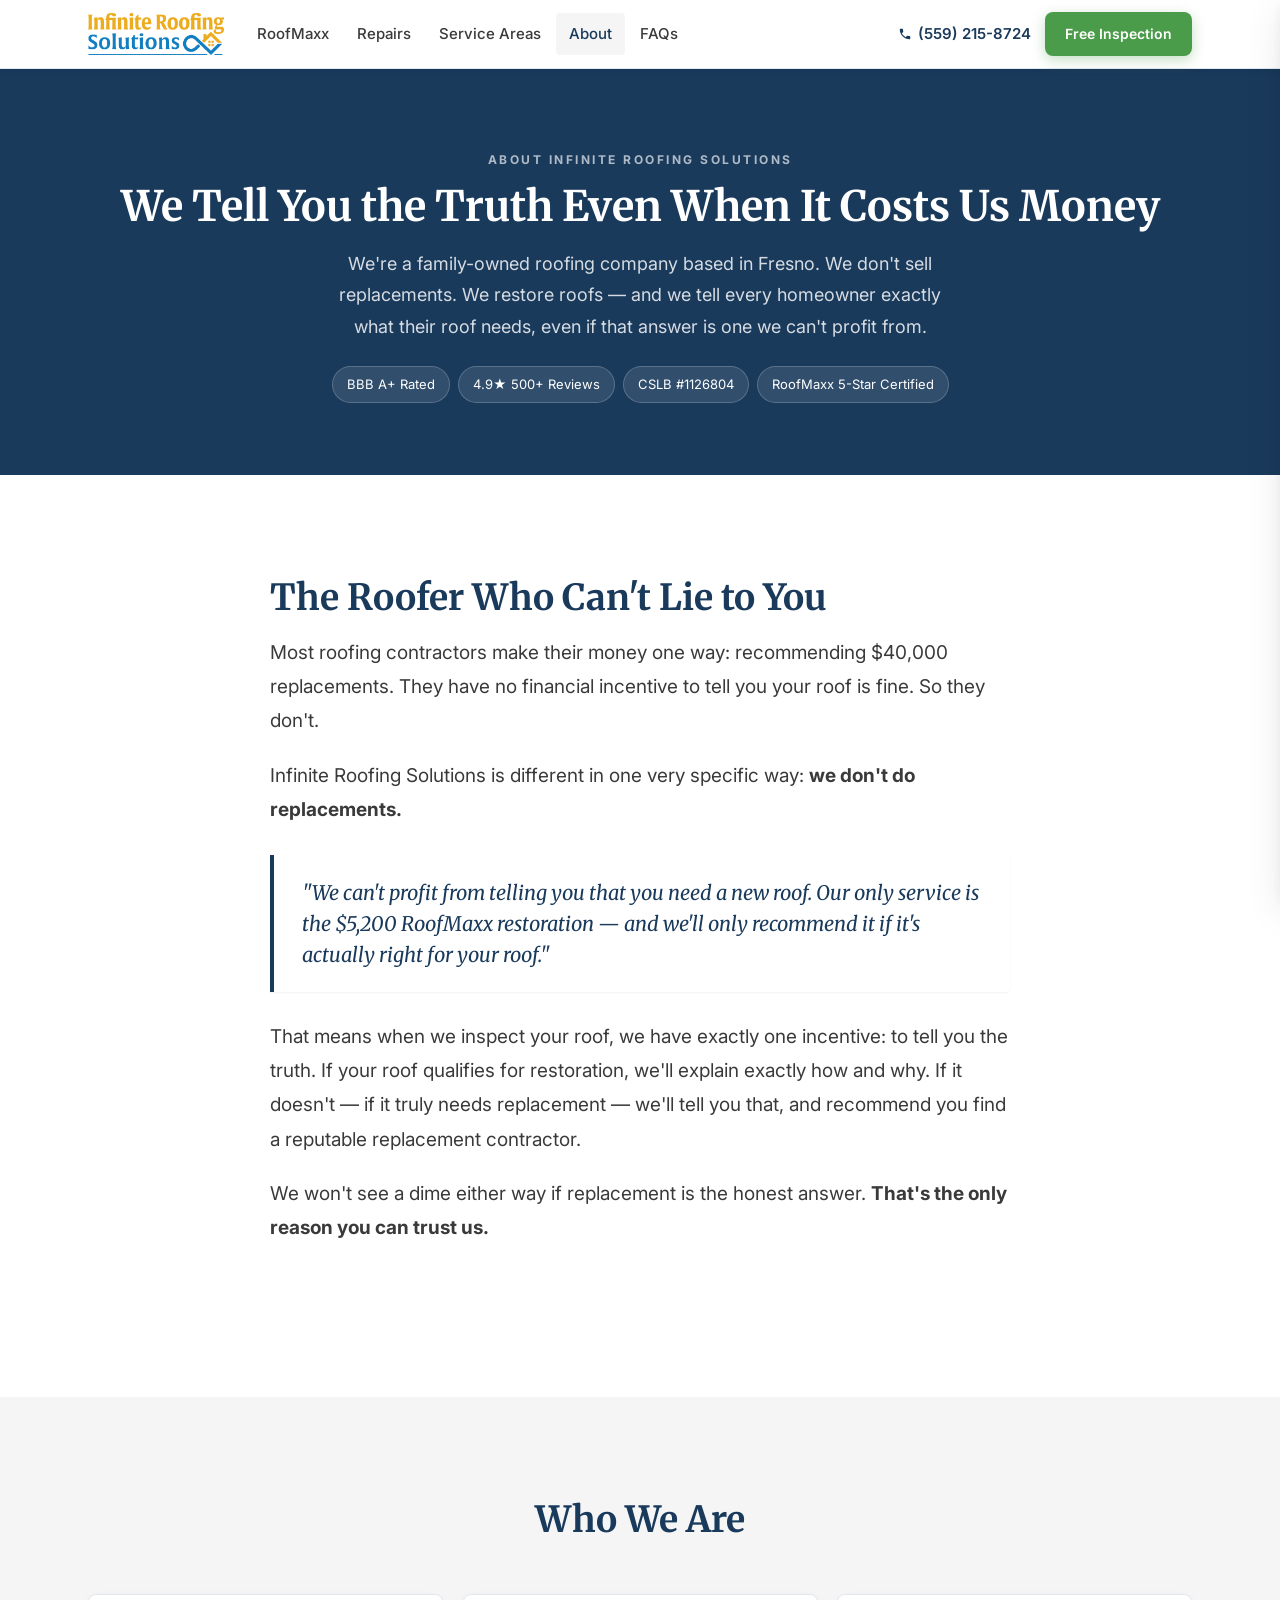
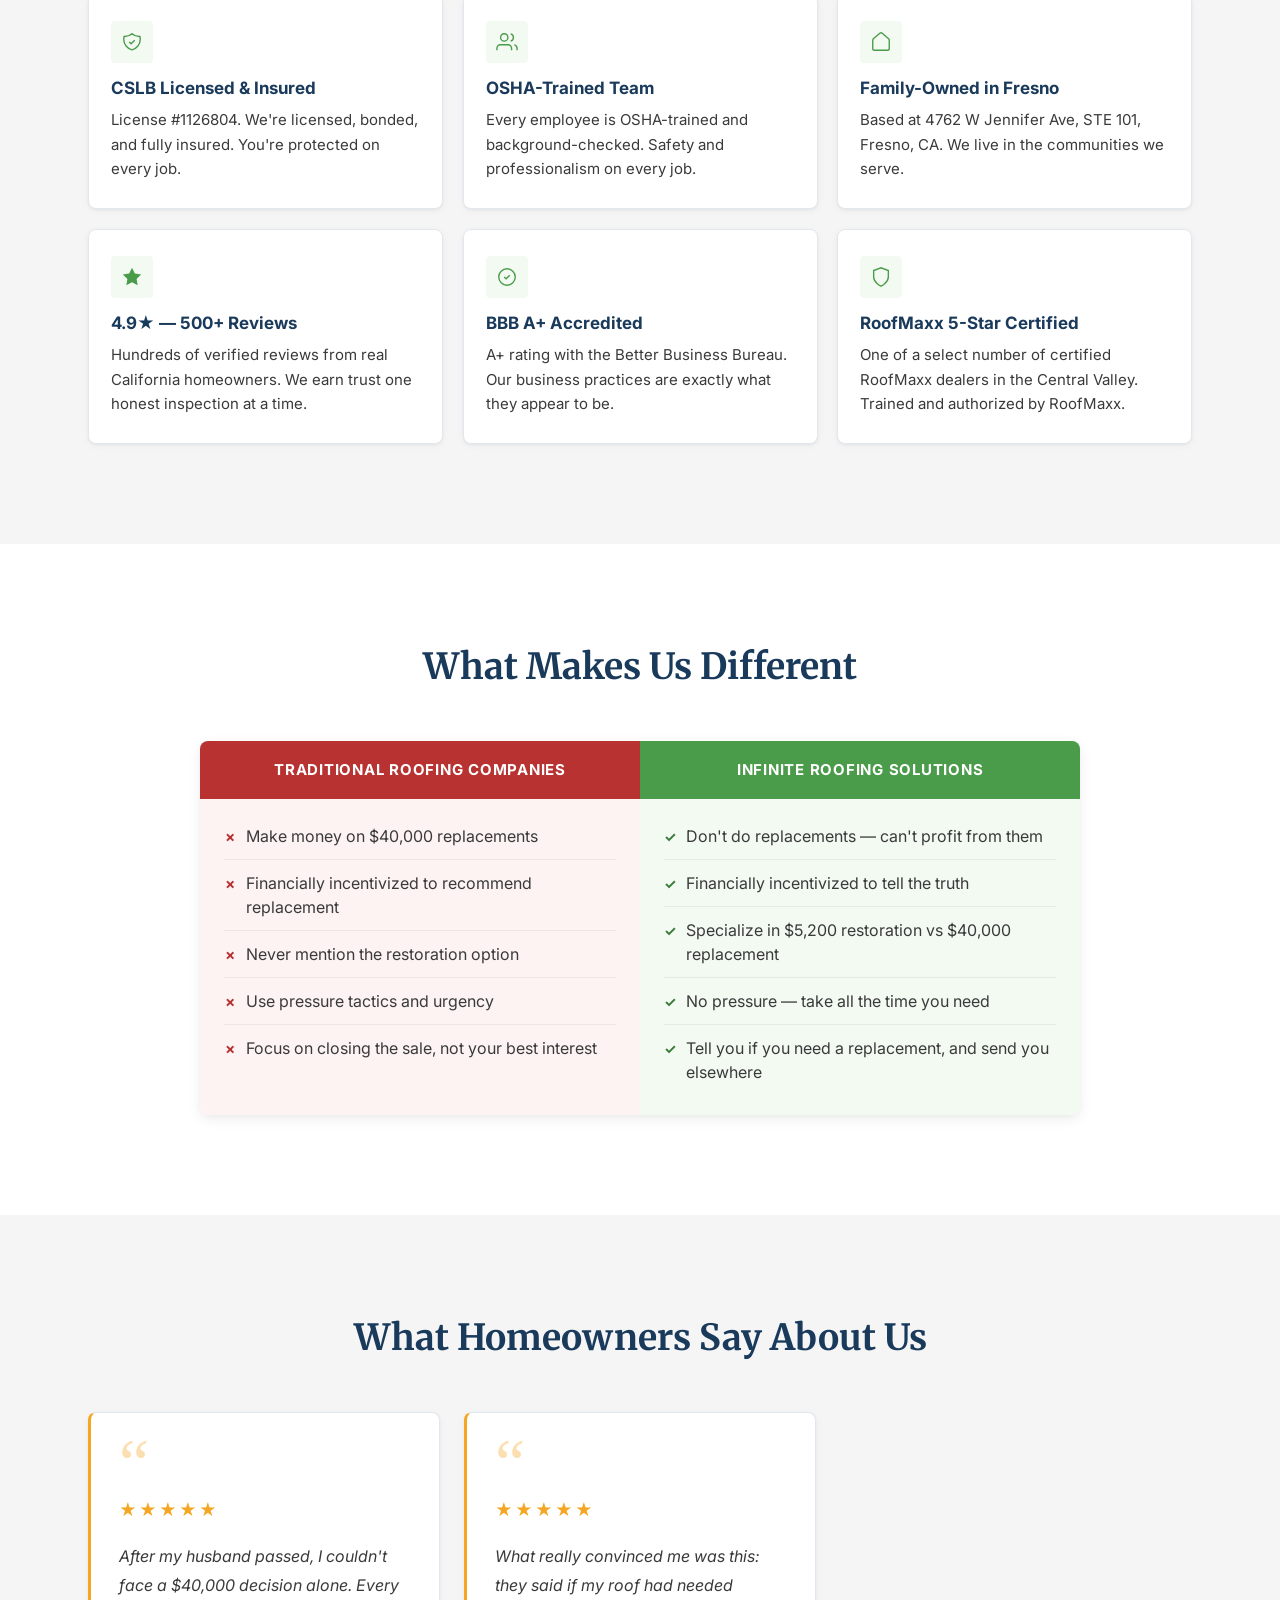
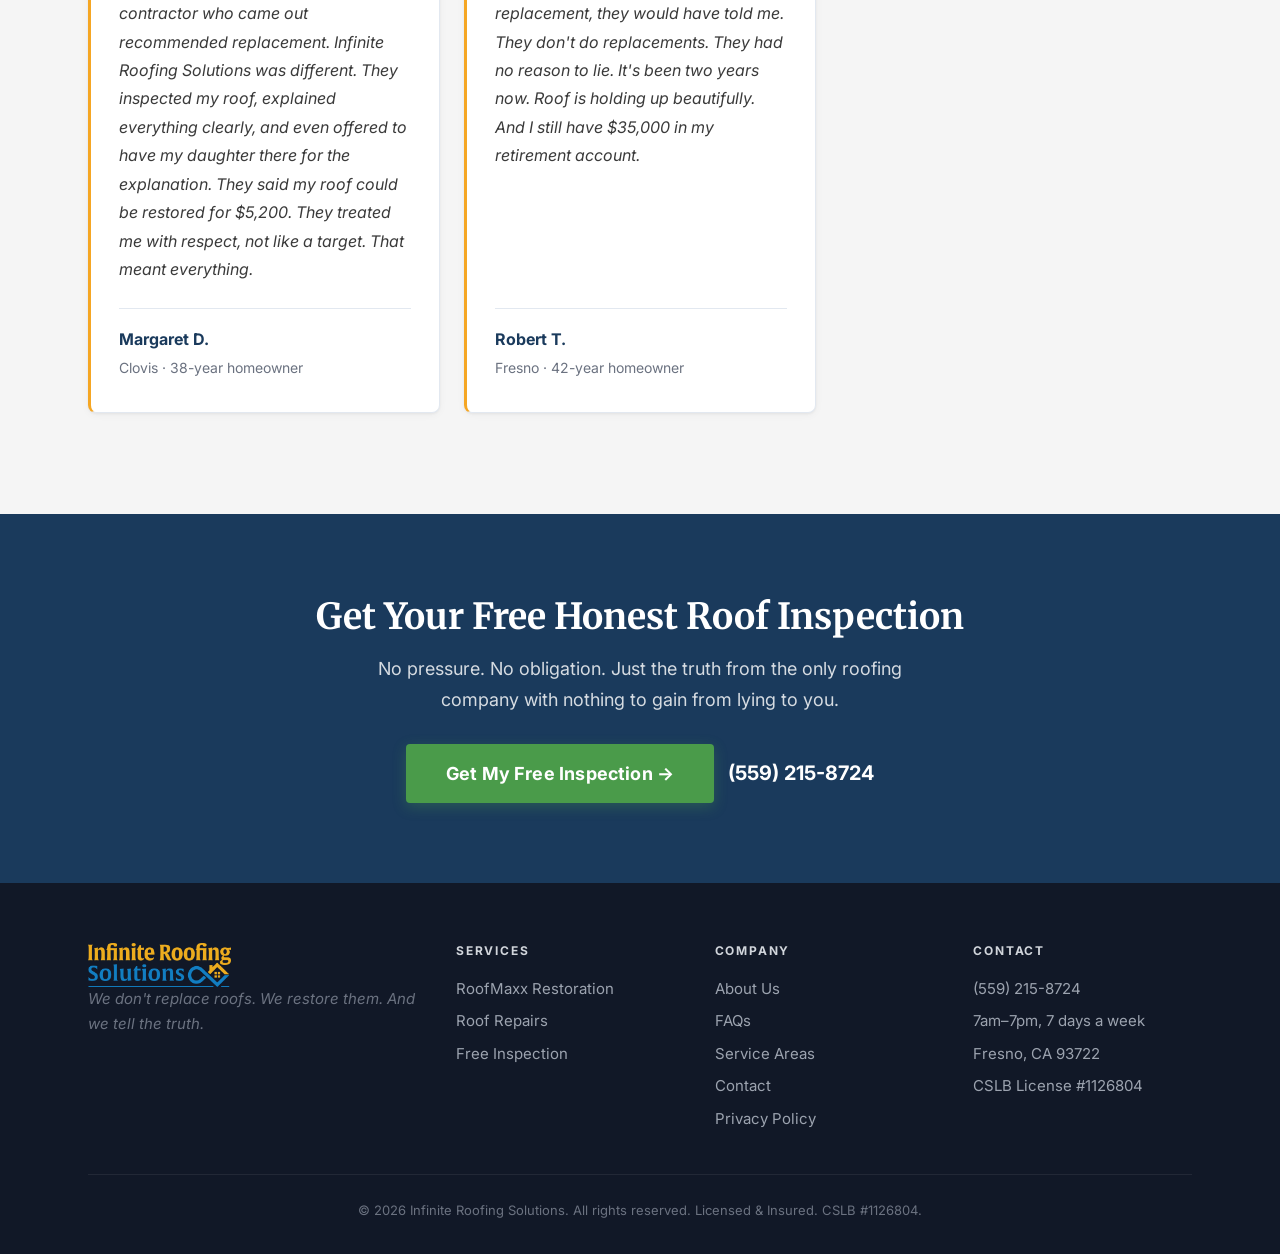
==== about/index.html @ b7cd037a "feat: Phase 1 site build — 8-page website with nav, tracking, LP voice CSS additions to style.css: -" ====
<!DOCTYPE html>
<html lang="en">
<head>
  <meta charset="UTF-8">
  <meta name="viewport" content="width=device-width, initial-scale=1.0">
  <title>About Infinite Roofing Solutions | Fresno's Honest Roofing Company | CSLB #1126804</title>
  <meta name="description" content="Infinite Roofing Solutions is Fresno's family-owned roofing company that tells you the truth — even when it costs us money. BBB A+, CSLB #1126804, RoofMaxx 5-Star Certified.">
  <link rel="canonical" href="https://infroofing.com/about/">
  <link rel="preconnect" href="https://fonts.googleapis.com">
  <link rel="preconnect" href="https://fonts.gstatic.com" crossorigin>
  <link href="https://fonts.googleapis.com/css2?family=Inter:wght@400;500;600;700&family=Merriweather:ital,wght@0,400;0,700;1,400&display=swap" rel="stylesheet">
  <link rel="stylesheet" href="/assets/css/style.css">
  <script async src="https://www.googletagmanager.com/gtag/js?id=G-X80HR36QTB"></script>
  <script>window.dataLayer=window.dataLayer||[];function gtag(){dataLayer.push(arguments);}gtag('js',new Date());gtag('config','G-X80HR36QTB');</script>
  <script>
  window._pvEventId = 'pv_' + Date.now() + '_' + Math.random().toString(36).slice(2,9);
  !function(f,b,e,v,n,t,s){if(f.fbq)return;n=f.fbq=function(){n.callMethod?n.callMethod.apply(n,arguments):n.queue.push(arguments)};if(!f._fbq)f._fbq=n;n.push=n;n.loaded=!0;n.version='2.0';n.queue=[];t=b.createElement(e);t.async=!0;t.src=v;s=b.getElementsByTagName(e)[0];s.parentNode.insertBefore(t,s)}(window,document,'script','https://connect.facebook.net/en_US/fbevents.js');
  fbq('init','1010755291154748');
  fbq('track','PageView',{},{eventID:window._pvEventId});
  </script>
  <noscript><img height="1" width="1" style="display:none" src="https://www.facebook.com/tr?id=1010755291154748&ev=PageView&noscript=1"/></noscript>
</head>
<body>

  <div class="mobile-sticky">
    <a href="tel:5592158724" class="mobile-call">
      <svg width="17" height="17" viewBox="0 0 24 24" fill="currentColor"><path d="M6.62 10.79c1.44 2.83 3.76 5.14 6.59 6.59l2.2-2.2c.27-.27.67-.36 1.02-.24 1.12.37 2.33.57 3.57.57.55 0 1 .45 1 1V20c0 .55-.45 1-1 1-9.39 0-17-7.61-17-17 0-.55.45-1 1-1h3.5c.55 0 1 .45 1 1 0 1.25.2 2.45.57 3.57.11.35.03.74-.25 1.02l-2.2 2.2z"/></svg>
      Call Now
    </a>
    <a href="/free-inspection/" class="mobile-form">Free Inspection</a>
  </div>

  <header class="site-nav">
    <div class="container site-nav-inner">
      <a href="/" class="site-nav-logo"><img src="/assets/images/INF%20Roofing%20Logo.png" alt="Infinite Roofing Solutions"></a>
      <nav class="site-nav-links" aria-label="Main navigation">
        <a href="/roofmaxx/">RoofMaxx</a>
        <a href="/roof-repairs/">Repairs</a>
        <a href="/service-areas/">Service Areas</a>
        <a href="/about/" class="active">About</a>
        <a href="/faqs/">FAQs</a>
      </nav>
      <div class="site-nav-right">
        <a href="tel:5592158724" class="site-nav-phone">
          <svg width="14" height="14" viewBox="0 0 24 24" fill="currentColor"><path d="M6.62 10.79c1.44 2.83 3.76 5.14 6.59 6.59l2.2-2.2c.27-.27.67-.36 1.02-.24 1.12.37 2.33.57 3.57.57.55 0 1 .45 1 1V20c0 .55-.45 1-1 1-9.39 0-17-7.61-17-17 0-.55.45-1 1-1h3.5c.55 0 1 .45 1 1 0 1.25.2 2.45.57 3.57.11.35.03.74-.25 1.02l-2.2 2.2z"/></svg>
          (559) 215-8724
        </a>
        <a href="/free-inspection/" class="site-nav-cta">Free Inspection</a>
      </div>
      <button class="site-nav-toggle" aria-label="Open menu" onclick="document.getElementById('siteMobileNav').classList.toggle('open');document.getElementById('siteNavOverlay').classList.toggle('open')">
        <svg width="22" height="22" viewBox="0 0 24 24" fill="none" stroke="currentColor" stroke-width="2.2"><line x1="3" x2="21" y1="6" y2="6"/><line x1="3" x2="21" y1="12" y2="12"/><line x1="3" x2="21" y1="18" y2="18"/></svg>
      </button>
    </div>
  </header>
  <div class="site-nav-overlay" id="siteNavOverlay" onclick="this.classList.remove('open');document.getElementById('siteMobileNav').classList.remove('open')"></div>
  <nav class="site-mobile-nav" id="siteMobileNav">
    <a href="/">Home</a>
    <a href="/roofmaxx/">RoofMaxx</a>
    <a href="/roof-repairs/">Repairs</a>
    <a href="/service-areas/">Service Areas</a>
    <a href="/about/">About</a>
    <a href="/faqs/">FAQs</a>
    <a href="/contact/">Contact</a>
    <a href="tel:5592158724" class="mobile-phone-link">(559) 215-8724 — Call Now</a>
    <a href="/free-inspection/" class="mobile-cta-link">Get Free Inspection</a>
  </nav>

  <!-- PAGE BANNER -->
  <section class="page-banner">
    <div class="container">
      <span class="eyebrow">About Infinite Roofing Solutions</span>
      <h1>We Tell You the Truth Even When It Costs Us Money</h1>
      <p>We're a family-owned roofing company based in Fresno. We don't sell replacements. We restore roofs — and we tell every homeowner exactly what their roof needs, even if that answer is one we can't profit from.</p>
      <div class="trust-pills">
        <span class="trust-pill">BBB A+ Rated</span>
        <span class="trust-pill">4.9&#9733; 500+ Reviews</span>
        <span class="trust-pill">CSLB #1126804</span>
        <span class="trust-pill">RoofMaxx 5-Star Certified</span>
      </div>
    </div>
  </section>

  <!-- THE HONEST ANGLE -->
  <section class="section">
    <div class="container">
      <div class="trust-msg reveal">
        <h2>The Roofer Who Can't Lie to You</h2>
        <p>Most roofing contractors make their money one way: recommending $40,000 replacements. They have no financial incentive to tell you your roof is fine. So they don't.</p>
        <p>Infinite Roofing Solutions is different in one very specific way: <strong>we don't do replacements.</strong></p>
        <blockquote class="trust-blockquote">"We can't profit from telling you that you need a new roof. Our only service is the $5,200 RoofMaxx restoration — and we'll only recommend it if it's actually right for your roof."</blockquote>
        <p>That means when we inspect your roof, we have exactly one incentive: to tell you the truth. If your roof qualifies for restoration, we'll explain exactly how and why. If it doesn't — if it truly needs replacement — we'll tell you that, and recommend you find a reputable replacement contractor.</p>
        <p>We won't see a dime either way if replacement is the honest answer. <strong>That's the only reason you can trust us.</strong></p>
      </div>
    </div>
  </section>

  <!-- CREDENTIALS -->
  <section class="section section-alt">
    <div class="container">
      <h2 class="section-heading text-center reveal">Who We Are</h2>
      <div class="facts-grid">
        <div class="fact-card reveal delay-1">
          <div class="fact-icon"><svg viewBox="0 0 24 24" fill="none" stroke="currentColor" stroke-width="1.5" width="22" height="22"><path d="M9 12l2 2 4-4m5.618-4.016A11.955 11.955 0 0112 2.944a11.955 11.955 0 01-8.618 3.04A12.02 12.02 0 003 9c0 5.591 3.824 10.29 9 11.622 5.176-1.332 9-6.03 9-11.622 0-1.042-.133-2.052-.382-3.016z"/></svg></div>
          <h4>CSLB Licensed &amp; Insured</h4>
          <p>License #1126804. We're licensed, bonded, and fully insured. You're protected on every job.</p>
        </div>
        <div class="fact-card reveal delay-2">
          <div class="fact-icon"><svg viewBox="0 0 24 24" fill="none" stroke="currentColor" stroke-width="1.5" width="22" height="22"><path d="M17 21v-2a4 4 0 0 0-4-4H5a4 4 0 0 0-4 4v2"/><circle cx="9" cy="7" r="4"/><path d="M23 21v-2a4 4 0 0 0-3-3.87M16 3.13a4 4 0 0 1 0 7.75"/></svg></div>
          <h4>OSHA-Trained Team</h4>
          <p>Every employee is OSHA-trained and background-checked. Safety and professionalism on every job.</p>
        </div>
        <div class="fact-card reveal delay-3">
          <div class="fact-icon"><svg viewBox="0 0 24 24" fill="none" stroke="currentColor" stroke-width="1.5" width="22" height="22"><path d="M3 10a2 2 0 0 1 .709-1.528l7-5.999a2 2 0 0 1 2.582 0l7 5.999A2 2 0 0 1 21 10v9a2 2 0 0 1-2 2H5a2 2 0 0 1-2-2z"/></svg></div>
          <h4>Family-Owned in Fresno</h4>
          <p>Based at 4762 W Jennifer Ave, STE 101, Fresno, CA. We live in the communities we serve.</p>
        </div>
        <div class="fact-card reveal delay-1">
          <div class="fact-icon"><svg viewBox="0 0 24 24" fill="currentColor" width="22" height="22"><path d="M12 2l3.09 6.26L22 9.27l-5 4.87 1.18 6.88L12 17.77l-6.18 3.25L7 14.14 2 9.27l6.91-1.01L12 2z"/></svg></div>
          <h4>4.9&#9733; — 500+ Reviews</h4>
          <p>Hundreds of verified reviews from real California homeowners. We earn trust one honest inspection at a time.</p>
        </div>
        <div class="fact-card reveal delay-2">
          <div class="fact-icon"><svg viewBox="0 0 24 24" fill="none" stroke="currentColor" stroke-width="1.5" width="22" height="22"><path d="M9 12l2 2 4-4m6 2a9 9 0 11-18 0 9 9 0 0118 0z"/></svg></div>
          <h4>BBB A+ Accredited</h4>
          <p>A+ rating with the Better Business Bureau. Our business practices are exactly what they appear to be.</p>
        </div>
        <div class="fact-card reveal delay-3">
          <div class="fact-icon"><svg viewBox="0 0 24 24" fill="none" stroke="currentColor" stroke-width="1.5" width="22" height="22"><path d="M12 22s8-4 8-10V5l-8-3-8 3v7c0 6 8 10 8 10z"/></svg></div>
          <h4>RoofMaxx 5-Star Certified</h4>
          <p>One of a select number of certified RoofMaxx dealers in the Central Valley. Trained and authorized by RoofMaxx.</p>
        </div>
      </div>
    </div>
  </section>

  <!-- COMPARISON TABLE -->
  <section class="section">
    <div class="container">
      <h2 class="section-heading text-center reveal">What Makes Us Different</h2>
      <div class="trust-compare reveal">
        <div class="tc-col tc-bad">
          <div class="tc-head tc-head-bad">Traditional Roofing Companies</div>
          <ul>
            <li><span class="tc-mark tc-x">&#10007;</span> Make money on $40,000 replacements</li>
            <li><span class="tc-mark tc-x">&#10007;</span> Financially incentivized to recommend replacement</li>
            <li><span class="tc-mark tc-x">&#10007;</span> Never mention the restoration option</li>
            <li><span class="tc-mark tc-x">&#10007;</span> Use pressure tactics and urgency</li>
            <li><span class="tc-mark tc-x">&#10007;</span> Focus on closing the sale, not your best interest</li>
          </ul>
        </div>
        <div class="tc-col tc-good">
          <div class="tc-head tc-head-good">Infinite Roofing Solutions</div>
          <ul>
            <li><span class="tc-mark tc-check">&#10003;</span> Don't do replacements — can't profit from them</li>
            <li><span class="tc-mark tc-check">&#10003;</span> Financially incentivized to tell the truth</li>
            <li><span class="tc-mark tc-check">&#10003;</span> Specialize in $5,200 restoration vs $40,000 replacement</li>
            <li><span class="tc-mark tc-check">&#10003;</span> No pressure — take all the time you need</li>
            <li><span class="tc-mark tc-check">&#10003;</span> Tell you if you need a replacement, and send you elsewhere</li>
          </ul>
        </div>
      </div>
    </div>
  </section>

  <!-- TESTIMONIALS -->
  <section class="section section-alt testimonials">
    <div class="container">
      <h2 class="section-heading text-center reveal">What Homeowners Say About Us</h2>
      <div class="test-grid">
        <div class="test-card reveal delay-1">
          <div class="test-qmark">&ldquo;</div>
          <div class="test-stars">&#9733;&#9733;&#9733;&#9733;&#9733;</div>
          <p class="test-quote">After my husband passed, I couldn't face a $40,000 decision alone. Every contractor who came out recommended replacement. Infinite Roofing Solutions was different. They inspected my roof, explained everything clearly, and even offered to have my daughter there for the explanation. They said my roof could be restored for $5,200. They treated me with respect, not like a target. That meant everything.</p>
          <div class="test-attribution"><span class="test-author">Margaret D.</span><span class="test-detail">Clovis &middot; 38-year homeowner</span></div>
        </div>
        <div class="test-card reveal delay-2">
          <div class="test-qmark">&ldquo;</div>
          <div class="test-stars">&#9733;&#9733;&#9733;&#9733;&#9733;</div>
          <p class="test-quote">What really convinced me was this: they said if my roof had needed replacement, they would have told me. They don't do replacements. They had no reason to lie. It's been two years now. Roof is holding up beautifully. And I still have $35,000 in my retirement account.</p>
          <div class="test-attribution"><span class="test-author">Robert T.</span><span class="test-detail">Fresno &middot; 42-year homeowner</span></div>
        </div>
      </div>
    </div>
  </section>

  <!-- CTA BAND -->
  <section class="cta-band">
    <div class="container">
      <h2>Get Your Free Honest Roof Inspection</h2>
      <p>No pressure. No obligation. Just the truth from the only roofing company with nothing to gain from lying to you.</p>
      <div class="cta-band-actions">
        <a href="/free-inspection/" class="btn btn-lg">Get My Free Inspection &rarr;</a>
        <a href="tel:5592158724" class="cta-band-phone">(559) 215-8724</a>
      </div>
    </div>
  </section>

  <footer class="site-footer">
    <div class="container">
      <div class="foot-grid">
        <div class="foot-col foot-brand"><img src="/assets/images/INF%20Roofing%20Logo.png" alt="Infinite Roofing Solutions" class="foot-logo-main"><p class="foot-tagline">We don't replace roofs. We restore them. And we tell the truth.</p></div>
        <div class="foot-col"><h4>Services</h4><ul><li><a href="/roofmaxx/">RoofMaxx Restoration</a></li><li><a href="/roof-repairs/">Roof Repairs</a></li><li><a href="/free-inspection/">Free Inspection</a></li></ul></div>
        <div class="foot-col"><h4>Company</h4><ul><li><a href="/about/">About Us</a></li><li><a href="/faqs/">FAQs</a></li><li><a href="/service-areas/">Service Areas</a></li><li><a href="/contact/">Contact</a></li><li><a href="/privacy-policy/">Privacy Policy</a></li></ul></div>
        <div class="foot-col"><h4>Contact</h4><ul><li><a href="tel:5592158724">(559) 215-8724</a></li><li>7am–7pm, 7 days a week</li><li>Fresno, CA 93722</li><li>CSLB License #1126804</li></ul></div>
      </div>
      <div class="foot-bottom"><p>&copy; 2026 Infinite Roofing Solutions. All rights reserved. Licensed &amp; Insured. CSLB #1126804.</p></div>
    </div>
  </footer>

  <script>
    const obs = new IntersectionObserver(entries => {
      entries.forEach(e => { if(e.isIntersecting){ e.target.classList.add('is-visible'); obs.unobserve(e.target); }});
    }, {threshold:0.08, rootMargin:'0px 0px -32px 0px'});
    document.querySelectorAll('.reveal').forEach(el => obs.observe(el));
  </script>
  <script>
    window.PAGE_CONFIG = { source:'site-about', phoneRaw:'5592158724', phoneDisplay:'(559) 215-8724', webhookUrl:'https://hooks.zapier.com/hooks/catch/12412478/u7ya0f6/' };
  </script>
  <script src="/assets/js/site.js?v=4"></script>
</body>
</html>
---- assets/css/style.css ----
/* ════════════════════════════════════════════════
   RoofMaxx / Infinite Roofing Solutions
   Upgraded Landing Page — Premium Direct Response
   Fidelity-preserving upgrade pass
   Avatar: California homeowners 70+, dignity-sensitive,
   skeptical of contractors, fear being taken advantage of
   ════════════════════════════════════════════════ */

/* ── Reset ──────────────────────────────────── */
*, *::before, *::after { box-sizing: border-box; margin: 0; padding: 0; }

/* ── Design Tokens ──────────────────────────── */
:root {
  /* Brand Colors */
  --navy:         #1A3A5C;
  --navy-dark:    #122840;
  --green:        #4A9B4A;
  --green-dark:   #3a7a3a;
  --gold:         #F5A623;
  --red:          #B83232;
  --red-light:    #FDF3F3;
  --green-light:  #F2FAF2;

  /* Neutrals */
  --text-dark:    #1C1C1C;
  --text-body:    #3A3A3A;
  --text-muted:   #6B7280;
  --border:       #E2E8F0;
  --bg-white:     #FFFFFF;
  --bg-light:     #F5F5F5;
  --bg-footer:    #111827;

  /* Geometry */
  --radius-sm:    4px;
  --radius-md:    8px;
  --radius-lg:    16px;

  /* Shadows — restrained, editorial */
  --shadow-xs:    0 1px 2px rgba(0,0,0,0.05);
  --shadow-sm:    0 1px 3px rgba(0,0,0,0.06), 0 2px 8px rgba(0,0,0,0.04);
  --shadow-md:    0 4px 14px rgba(0,0,0,0.07), 0 2px 6px rgba(0,0,0,0.03);
  --shadow-lg:    0 12px 36px rgba(0,0,0,0.09), 0 4px 12px rgba(0,0,0,0.05);
  --shadow-btn:   0 4px 14px rgba(74,155,74,0.32);

  /* Typography */
  --font-sans:    'Inter', system-ui, -apple-system, sans-serif;
  --font-serif:   'Merriweather', Georgia, 'Times New Roman', serif;

  /* Spacing */
  --section-pad:  clamp(72px, 8vw, 100px);
  --container-px: clamp(20px, 4vw, 48px);
}

/* ── Base ───────────────────────────────────── */
html {
  scroll-behavior: smooth;
  -webkit-text-size-adjust: 100%;
  background: var(--bg-white);
}

body {
  font-family: var(--font-sans);
  font-size: 18px;         /* Elevated for 70+ readability */
  line-height: 1.75;
  color: var(--text-body);
  background: var(--bg-white);
  -webkit-font-smoothing: antialiased;
  -moz-osx-font-smoothing: grayscale;
}

img {
  max-width: 100%;
  height: auto;
  display: block;
}

a {
  text-decoration: none;
  color: inherit;
  transition: opacity 0.2s ease;
}
a:hover { opacity: 0.78; }

ul { list-style: none; padding: 0; }

/* ── Layout ─────────────────────────────────── */
.container {
  max-width: 1200px;
  margin: 0 auto;
  padding: 0 var(--container-px);
  width: 100%;
}

/* ── Typography System ──────────────────────── */
h1 {
  font-family: var(--font-serif);
  font-size: clamp(30px, 4.2vw, 46px);
  line-height: 1.18;
  color: var(--navy);
  font-weight: 700;
  margin-bottom: 24px;
}

h2 {
  font-family: var(--font-serif);
  font-size: clamp(24px, 3.2vw, 36px);
  line-height: 1.25;
  color: var(--navy);
  font-weight: 700;
  margin-bottom: 16px;
}

h3 {
  font-family: var(--font-serif);
  font-size: clamp(19px, 2.2vw, 24px);
  line-height: 1.3;
  color: var(--navy);
  font-weight: 700;
  margin-bottom: 12px;
  margin-top: 32px;
}
h3:first-child { margin-top: 0; }

h4 {
  font-family: var(--font-sans);
  font-size: 17px;
  font-weight: 700;
  color: var(--navy);
  margin-bottom: 10px;
  line-height: 1.35;
}

p { margin-bottom: 20px; }
p:last-child { margin-bottom: 0; }

.text-center { text-align: center; }

.eyebrow {
  display: block;
  font-family: var(--font-sans);
  font-size: 12px;
  font-weight: 700;
  text-transform: uppercase;
  letter-spacing: 2.5px;
  color: var(--text-muted);
  margin-bottom: 18px;
}

.section-heading {
  margin-bottom: 52px;
}

.section-sub {
  font-size: 19px;
  color: var(--text-muted);
  line-height: 1.6;
  margin-top: -32px;
  margin-bottom: 52px;
  letter-spacing: 0.005em;
}

/* ── Primary CTA Button ─────────────────────── */
.btn {
  display: inline-flex;
  align-items: center;
  justify-content: center;
  background: var(--green);
  color: #fff !important;
  font-family: var(--font-sans);
  font-size: 17px;
  font-weight: 700;
  padding: 16px 34px;
  border-radius: var(--radius-sm);
  border: none;
  cursor: pointer;
  box-shadow: var(--shadow-btn);
  transition: background 0.22s ease, transform 0.18s ease, box-shadow 0.22s ease;
  line-height: 1.2;
  letter-spacing: 0.01em;
}
.btn:hover {
  background: var(--green-dark);
  transform: translateY(-2px);
  box-shadow: 0 8px 24px rgba(74,155,74,0.40);
  opacity: 1;
}
.btn:focus-visible {
  outline: 3px solid var(--green);
  outline-offset: 3px;
}
.btn:active { transform: translateY(0); }

.btn-lg {
  font-size: 18px;
  padding: 19px 40px;
}

/* ── Scroll Reveal ──────────────────────────── */
.reveal {
  opacity: 0;
  transform: translateY(24px);
  transition: opacity 0.7s cubic-bezier(0.25, 0.46, 0.45, 0.94), transform 0.7s cubic-bezier(0.25, 0.46, 0.45, 0.94);
  will-change: opacity, transform;
}
.reveal.is-visible {
  opacity: 1;
  transform: translateY(0) scale(1);
}
.delay-1 { transition-delay: 0.10s; }
.delay-2 { transition-delay: 0.22s; }
.delay-3 { transition-delay: 0.34s; }
.delay-4 { transition-delay: 0.46s; }

/* ══════════════════════════════════════════════
   MOBILE STICKY CTA BAR
   ══════════════════════════════════════════════ */
.mobile-sticky {
  display: none;
  position: fixed;
  bottom: 0; left: 0; right: 0;
  z-index: 500;
  background: var(--navy-dark);
  padding: 10px 16px;
  gap: 10px;
  box-shadow: 0 -4px 20px rgba(0,0,0,0.3);
  border-top: 1px solid rgba(255,255,255,0.1);
}

.mobile-call, .mobile-form {
  flex: 1;
  display: flex;
  align-items: center;
  justify-content: center;
  gap: 7px;
  padding: 13px 10px;
  border-radius: var(--radius-sm);
  font-family: var(--font-sans);
  font-size: 15px;
  font-weight: 700;
  line-height: 1;
  text-align: center;
}
.mobile-call {
  background: rgba(255,255,255,0.12);
  color: #fff;
  border: 1px solid rgba(255,255,255,0.25);
}
.mobile-form {
  background: var(--green);
  color: #fff;
}
.mobile-call:hover, .mobile-form:hover { opacity: 0.88; }

/* ══════════════════════════════════════════════
   HEADER
   ══════════════════════════════════════════════ */
.site-header {
  position: sticky;
  top: 0;
  z-index: 200;
  background: rgba(255,255,255,0.97);
  backdrop-filter: blur(8px);
  -webkit-backdrop-filter: blur(8px);
  height: 60px;
  border-bottom: 1px solid var(--border);
  box-shadow: 0 1px 8px rgba(0,0,0,0.05);
  display: flex;
  align-items: center;
}

.header-inner {
  display: flex;
  justify-content: space-between;
  align-items: center;
  width: 100%;
}

.header-logos {
  display: flex;
  align-items: center;
  gap: 14px;
}
.header-logos img {
  height: auto;
  width: auto;
  object-fit: contain;
  flex-shrink: 0;
}
.header-logos img:first-child {
  max-height: 42px;
}
.header-logos img:last-child {
  max-height: 32px;
}

.header-phone {
  display: flex;
  align-items: center;
  gap: 8px;
  color: var(--navy);
  transition: opacity 0.2s;
}
.header-phone:hover { opacity: 0.75; }
.header-phone svg { flex-shrink: 0; color: var(--navy); }

.phone-num {
  font-family: var(--font-sans);
  font-size: 19px;
  font-weight: 700;
  color: var(--navy);
}

.phone-label {
  font-size: 13px;
  font-weight: 500;
  color: var(--text-muted);
  margin-left: 2px;
}

/* ══════════════════════════════════════════════
   SECTION 1: HERO
   ══════════════════════════════════════════════ */
.hero {
  min-height: 85vh;
  display: flex;
  align-items: center;
  padding: 56px 0 64px;
  background: var(--bg-white);
}

.hero-container {
  display: flex;
  align-items: center;
  gap: 52px;
}

.hero-content { flex: 0 0 55%; }
.hero-image-wrap { flex: 0 0 45%; }

.hero-image {
  width: 100%;
  border-radius: var(--radius-md);
  box-shadow: var(--shadow-lg);
  object-fit: cover;
}

.hero-sub {
  font-size: clamp(16px, 1.8vw, 20px);
  line-height: 1.65;
  color: var(--text-body);
  margin-bottom: 0;
  max-width: 540px;
}

/* Trust Badges */
.trust-badges {
  display: flex;
  flex-wrap: wrap;
  align-items: center;
  gap: 24px;
  padding: 28px 0;
  border-top: 1px solid var(--border);
  border-bottom: 1px solid var(--border);
  margin: 28px 0 32px;
}

.trust-badge {
  display: flex;
  flex-direction: column;
  align-items: center;
  gap: 5px;
  min-width: 64px;
}

.badge-icon {
  width: 26px;
  height: 26px;
  color: var(--navy);
  flex-shrink: 0;
}

.badge-logo {
  max-height: 26px;
  width: auto;
}

.trust-badge span {
  font-size: 11.5px;
  font-weight: 600;
  color: var(--text-muted);
  text-align: center;
  line-height: 1.3;
}

/* Hero CTA */
.hero-actions {
  display: flex;
  flex-direction: column;
  align-items: flex-start;
  gap: 18px;
}

.hero-phone-block {
  display: flex;
  flex-direction: column;
  gap: 2px;
}

.hero-or {
  font-size: 13px;
  font-weight: 500;
  color: var(--text-muted);
}

.hero-phone-num {
  font-family: var(--font-sans);
  font-size: 26px;
  font-weight: 700;
  color: var(--navy);
  line-height: 1.2;
}
.hero-phone-num:hover { opacity: 0.78; }

.hero-hours {
  font-size: 13px;
  color: var(--text-muted);
}

/* ══════════════════════════════════════════════
   SECTION 2: CREDIBILITY BAR
   ══════════════════════════════════════════════ */
.cred-bar {
  background: var(--bg-light);
  padding: 38px 0;
}

.cred-grid {
  display: grid;
  grid-template-columns: repeat(5, 1fr);
  gap: 16px;
  text-align: center;
  align-items: center;
}

/* Subtle separator lines between cred items */
.cred-item {
  display: flex;
  flex-direction: column;
  gap: 6px;
  padding: 0 12px;
  border-right: 1px solid var(--border);
}
.cred-item:last-child { border-right: none; }

.cred-num {
  font-family: var(--font-sans);
  font-size: clamp(20px, 2.4vw, 28px);
  font-weight: 700;
  color: var(--navy);
  line-height: 1;
  letter-spacing: -0.02em;
}

.cred-lbl {
  font-size: 13px;
  color: var(--text-muted);
  line-height: 1.35;
}

/* ══════════════════════════════════════════════
   SECTIONS: Common Rhythm
   ══════════════════════════════════════════════ */
.section { padding: var(--section-pad) 0; }
.section-alt { background: var(--bg-light); }

/* ══════════════════════════════════════════════
   SECTION 3: THE PROBLEM
   ══════════════════════════════════════════════ */
.problem-intro {
  font-size: 19px;
  line-height: 1.8;
  max-width: 800px;
  margin: 0 auto 56px;
  text-align: center;
  color: var(--text-body);
}

.problem-callout {
  font-family: var(--font-serif);
  font-weight: 700;
  font-size: 20px;
  color: var(--navy);
  margin-top: 8px;
}

.problem-cards {
  display: grid;
  grid-template-columns: repeat(3, 1fr);
  gap: 24px;
}

.problem-card {
  background: var(--bg-white);
  border: 1px solid var(--border);
  border-radius: var(--radius-md);
  padding: 32px 28px;
  box-shadow: var(--shadow-sm);
  transition: box-shadow 0.24s ease, transform 0.24s ease;
}
.problem-card:hover {
  box-shadow: var(--shadow-md);
  transform: translateY(-3px);
}

.problem-card-icon {
  width: 46px;
  height: 46px;
  background: var(--bg-light);
  border-radius: 50%;
  display: flex;
  align-items: center;
  justify-content: center;
  margin-bottom: 18px;
  border: 1px solid var(--border);
}
.problem-card-icon svg {
  width: 22px;
  height: 22px;
  color: var(--navy);
}

.problem-card h3 {
  font-family: var(--font-sans);
  font-size: 17px;
  font-weight: 700;
  color: var(--navy);
  margin: 0 0 10px;
}

.problem-card p {
  font-size: 16px;
  color: var(--text-body);
  line-height: 1.7;
  margin: 0;
}

/* ══════════════════════════════════════════════
   SECTION 4: THE 85% REVELATION
   ══════════════════════════════════════════════ */
.revelation {
  background: var(--navy);
  padding: var(--section-pad) 0;
  color: #fff;
}

.rev-layout {
  display: grid;
  grid-template-columns: 1fr 1.6fr;
  gap: 72px;
  align-items: center;
  max-width: 980px;
  margin: 0 auto;
}

/* Stat block — left column */
.rev-stat { text-align: center; }

.rev-pct {
  font-family: var(--font-serif);
  font-size: clamp(72px, 11vw, 120px);
  font-weight: 700;
  color: #fff;
  line-height: 1;
  letter-spacing: -3px;
  text-shadow: 0 2px 20px rgba(0,0,0,0.15);
}

.rev-rule {
  width: 56px;
  height: 2px;
  background: rgba(255,255,255,0.35);
  margin: 22px auto;
}

.rev-stat-copy {
  font-size: 17px;
  color: rgba(255,255,255,0.75);
  line-height: 1.65;
  margin: 0;
  font-style: italic;
}

/* Body — right column */
.rev-body {
  color: rgba(255,255,255,0.92);
  font-size: 18px;
  line-height: 1.8;
}
.rev-body p { margin-bottom: 18px; }
.rev-body strong { color: #fff; }

.rev-closer {
  font-style: italic;
  color: rgba(255,255,255,0.60);
  font-size: 16px;
  border-top: 1px solid rgba(255,255,255,0.18);
  padding-top: 20px;
  margin-top: 6px !important;
  line-height: 1.6;
}

/* ══════════════════════════════════════════════
   SECTION 5: THE SOLUTION
   ══════════════════════════════════════════════ */
.sln-grid {
  display: grid;
  grid-template-columns: 1fr 1fr;
  gap: 60px;
  margin-bottom: 64px;
  align-items: center;
}

.sln-text { color: var(--text-body); }

.sln-media img {
  border-radius: var(--radius-md);
  box-shadow: var(--shadow-lg);
  width: 100%;
}

.sln-price-line {
  font-size: 21px;
  color: var(--navy);
  margin-top: 28px;
  padding: 18px 20px;
  background: var(--green-light);
  border-left: 3px solid var(--green);
  border-radius: 0 var(--radius-sm) var(--radius-sm) 0;
}

.sln-local {
  font-style: italic;
  color: var(--text-muted);
  font-size: 16px;
  border-top: 1px solid var(--border);
  padding-top: 18px;
  margin-top: 24px;
}

/* Benefit Cards */
.benefit-cards {
  display: grid;
  grid-template-columns: repeat(4, 1fr);
  gap: 20px;
}

.benefit-card {
  background: var(--bg-light);
  border: 1px solid var(--border);
  border-radius: var(--radius-md);
  padding: 28px 20px;
  text-align: center;
  transition: box-shadow 0.24s ease, transform 0.24s ease;
}
.benefit-card:hover {
  box-shadow: var(--shadow-md);
  transform: translateY(-3px);
}

.benefit-icon {
  width: 50px;
  height: 50px;
  background: var(--bg-white);
  border-radius: 50%;
  display: flex;
  align-items: center;
  justify-content: center;
  margin: 0 auto 16px;
  box-shadow: var(--shadow-xs);
  border: 1px solid var(--border);
}
.benefit-icon svg {
  width: 24px;
  height: 24px;
  color: var(--navy);
}

.benefit-card h4 {
  font-size: 16px;
  color: var(--navy);
  margin-bottom: 8px;
}
.benefit-card p {
  font-size: 15px;
  color: var(--text-muted);
  line-height: 1.6;
  margin: 0;
}

/* ══════════════════════════════════════════════
   SECTION 6: MATH COMPARISON
   ══════════════════════════════════════════════ */
.math-cols {
  display: grid;
  grid-template-columns: 1fr 1fr;
  gap: 24px;
  max-width: 860px;
  margin: 0 auto 32px;
}

.math-col {
  border-radius: var(--radius-md);
  overflow: hidden;
  box-shadow: var(--shadow-md);
}

.math-bad  { border: 2px solid var(--red); }
.math-good { border: 2px solid var(--green); }

.math-col-head {
  padding: 18px 24px;
  display: flex;
  flex-direction: column;
  gap: 3px;
}
.math-head-bad  { background: var(--red); }
.math-head-good { background: var(--green); }

.math-label {
  font-size: 11px;
  font-weight: 700;
  text-transform: uppercase;
  letter-spacing: 1.8px;
  color: rgba(255,255,255,0.65);
}

.math-title {
  font-family: var(--font-sans);
  font-size: 18px;
  font-weight: 700;
  color: #fff;
  line-height: 1.2;
}

.math-col-body {
  background: var(--bg-white);
  padding: 20px 24px;
}

.math-row {
  display: flex;
  justify-content: space-between;
  align-items: center;
  gap: 16px;
  padding: 11px 0;
  border-bottom: 1px solid var(--border);
  font-size: 16px;
  color: var(--text-body);
}
.math-row:last-child { border-bottom: none; }

.math-total {
  font-weight: 700;
  font-size: 17px;
  padding-top: 14px;
  margin-top: 4px;
}
.math-total-bad  { color: var(--red); }
.math-total-good { color: var(--green-dark); }

.math-amt { font-weight: 700; flex-shrink: 0; }

/* Savings Impact Box */
.math-savings {
  max-width: 860px;
  margin: 0 auto 40px;
  background: var(--gold);
  border-radius: var(--radius-md);
  padding: 36px;
  text-align: center;
  color: var(--navy);
}

.math-savings-eyebrow {
  font-size: 12px;
  font-weight: 700;
  text-transform: uppercase;
  letter-spacing: 2.5px;
  color: rgba(26,58,92,0.55);
  margin-bottom: 10px;
}

.math-savings-num {
  font-family: var(--font-serif);
  font-size: clamp(48px, 7vw, 64px);
  font-weight: 700;
  color: var(--navy);
  line-height: 1;
  margin-bottom: 14px;
  letter-spacing: -1px;
  text-shadow: none;
}

.math-savings-note {
  font-size: 16px;
  color: rgba(26,58,92,0.68);
  line-height: 1.5;
}

/* Math Meaning List */
.math-meaning {
  max-width: 620px;
  margin: 0 auto;
  text-align: center;
}

.math-meaning-head {
  font-family: var(--font-serif);
  font-size: 20px;
  font-weight: 700;
  color: var(--navy);
  margin-bottom: 22px;
}

.math-meaning-list {
  display: inline-block;
  text-align: left;
  margin-bottom: 22px;
  padding: 0;
}

.math-meaning-list li {
  font-size: 17px;
  color: var(--text-body);
  line-height: 1.65;
  padding: 6px 0 6px 26px;
  position: relative;
}
.math-meaning-list li::before {
  content: '✓';
  position: absolute;
  left: 0;
  color: var(--green);
  font-weight: 700;
}

.math-meaning-close {
  font-style: italic;
  color: var(--text-muted);
  font-size: 17px;
}

/* ══════════════════════════════════════════════
   MID-PAGE CTA
   ══════════════════════════════════════════════ */
.mid-cta-section { background: var(--bg-white); padding: 64px 0; }

.mid-cta-box {
  max-width: 680px;
  margin: 0 auto;
  background: var(--bg-white);
  border: 1px solid var(--border);
  border-radius: var(--radius-lg);
  padding: 48px 44px;
  text-align: center;
  box-shadow: var(--shadow-lg);
}

.mid-cta-box h2 { margin-bottom: 28px; }

.mid-cta-actions {
  display: flex;
  flex-direction: column;
  align-items: center;
  gap: 14px;
  margin-bottom: 24px;
}

.mid-or {
  font-size: 17px;
  color: var(--text-muted);
}
.mid-or a {
  font-weight: 700;
  color: var(--navy);
}
.mid-or a:hover { opacity: 0.75; }

.mid-reassurance {
  display: flex;
  flex-wrap: wrap;
  justify-content: center;
  gap: 18px;
  font-size: 14px;
  font-weight: 600;
  color: var(--text-muted);
  border-top: 1px solid var(--border);
  padding-top: 20px;
}
.mid-reassurance span::before {
  content: '✓ ';
  color: var(--green);
}

/* ══════════════════════════════════════════════
   SECTION 7: TESTIMONIALS
   ══════════════════════════════════════════════ */
.testimonials { background: var(--bg-light); }

.test-grid {
  display: grid;
  grid-template-columns: repeat(3, 1fr);
  gap: 24px;
  margin-top: 48px;
}

.test-card {
  background: var(--bg-white);
  border: 1px solid var(--border);
  border-left: 3px solid var(--gold);
  border-radius: var(--radius-md);
  padding: 32px 28px;
  box-shadow: var(--shadow-sm);
  display: flex;
  flex-direction: column;
  transition: box-shadow 0.24s ease, transform 0.24s ease;
}
.test-card:hover { box-shadow: var(--shadow-md); transform: translateY(-2px); }

.test-qmark {
  font-family: Georgia, serif;
  font-size: 68px;
  line-height: 0.55;
  color: var(--gold);
  opacity: 0.35;
  display: block;
  margin-bottom: 14px;
  user-select: none;
}

.test-stars {
  color: var(--gold);
  font-size: 17px;
  letter-spacing: 2px;
  margin-bottom: 16px;
}

.test-quote {
  font-size: 16px;
  font-style: italic;
  line-height: 1.78;
  color: var(--text-body);
  flex: 1;
  margin-bottom: 24px;
}

.test-attribution {
  border-top: 1px solid var(--border);
  padding-top: 16px;
  display: flex;
  flex-direction: column;
  gap: 3px;
}

.test-author {
  font-weight: 700;
  color: var(--navy);
  font-size: 16px;
}

.test-detail {
  font-size: 14px;
  color: var(--text-muted);
}

/* ══════════════════════════════════════════════
   SECTION 8: PROCESS STEPS
   ══════════════════════════════════════════════ */
.process-grid {
  display: grid;
  grid-template-columns: repeat(4, 1fr);
  gap: 24px;
  margin-top: 48px;
}

.process-step {
  background: var(--bg-white);
  border: 1px solid var(--border);
  border-radius: var(--radius-md);
  padding: 32px 22px;
  text-align: center;
  box-shadow: var(--shadow-sm);
}

.step-num {
  width: 52px;
  height: 52px;
  background: var(--navy);
  color: #fff;
  border-radius: 50%;
  display: flex;
  align-items: center;
  justify-content: center;
  font-family: var(--font-sans);
  font-size: 20px;
  font-weight: 700;
  margin: 0 auto 20px;
  box-shadow: 0 4px 12px rgba(26,58,92,0.25);
}

.process-step h4 {
  font-size: 16px;
  color: var(--navy);
  margin-bottom: 10px;
  line-height: 1.35;
}

.process-step p {
  font-size: 15px;
  color: var(--text-muted);
  line-height: 1.65;
  margin: 0;
}

/* ══════════════════════════════════════════════
   SECTION 9: TRUST / WHY US
   ══════════════════════════════════════════════ */
.trust-msg {
  max-width: 740px;
  margin: 0 auto 52px;
  font-size: 19px;
  line-height: 1.8;
  color: var(--text-body);
}

.trust-blockquote {
  background: var(--bg-white);
  border-left: 4px solid var(--navy);
  border-radius: 0 var(--radius-sm) var(--radius-sm) 0;
  padding: 22px 28px;
  margin: 28px 0;
  font-family: var(--font-serif);
  font-style: italic;
  font-size: 20px;
  color: var(--navy);
  line-height: 1.55;
  box-shadow: var(--shadow-xs);
}

.trust-closer {
  font-style: italic;
  color: var(--text-muted);
  font-size: 17px;
}

/* Comparison Table */
.trust-compare {
  display: grid;
  grid-template-columns: 1fr 1fr;
  border-radius: var(--radius-md);
  overflow: hidden;
  box-shadow: var(--shadow-md);
  max-width: 880px;
  margin: 0 auto;
}

.tc-col { }
.tc-bad  { background: var(--red-light); }
.tc-good { background: var(--green-light); }

.tc-head {
  padding: 16px 28px;
  font-family: var(--font-sans);
  font-weight: 700;
  font-size: 15px;
  text-align: center;
  text-transform: uppercase;
  letter-spacing: 0.05em;
}
.tc-head-bad  { background: var(--red);   color: #fff; }
.tc-head-good { background: var(--green); color: #fff; }

.tc-col ul {
  padding: 14px 24px 20px;
}

.tc-col li {
  padding: 11px 0;
  border-bottom: 1px solid rgba(0,0,0,0.06);
  font-size: 16px;
  display: flex;
  align-items: flex-start;
  gap: 10px;
  line-height: 1.5;
  color: var(--text-body);
}
.tc-col li:last-child { border-bottom: none; }

.tc-mark {
  flex-shrink: 0;
  font-weight: 700;
  font-size: 14px;
  margin-top: 2px;
}
.tc-x     { color: var(--red); }
.tc-check { color: var(--green-dark); }

/* ══════════════════════════════════════════════
   SECTION 10: FAQ
   ══════════════════════════════════════════════ */
.faq-section { background: var(--bg-light); }

.faq-list {
  max-width: 800px;
  margin: 48px auto 0;
  background: var(--bg-white);
  border: 1px solid var(--border);
  border-radius: var(--radius-md);
  overflow: hidden;
  box-shadow: var(--shadow-sm);
}

.faq-item { border-bottom: 1px solid var(--border); }
.faq-item:last-child { border-bottom: none; }

.faq-q {
  width: 100%;
  text-align: left;
  padding: 22px 24px;
  background: none;
  border: none;
  cursor: pointer;
  font-family: var(--font-sans);
  font-size: 17px;
  font-weight: 700;
  color: var(--navy);
  display: flex;
  justify-content: space-between;
  align-items: center;
  gap: 16px;
  line-height: 1.4;
  transition: background 0.18s ease;
}
.faq-q:hover { background: var(--bg-light); }
.faq-q:focus-visible { outline: 2px solid var(--navy); outline-offset: -2px; }

.faq-q::after {
  content: '+';
  font-size: 22px;
  font-weight: 400;
  color: var(--green);
  flex-shrink: 0;
  transition: transform 0.28s ease;
  line-height: 1;
}

.faq-item.active .faq-q { background: var(--bg-light); }
.faq-item.active .faq-q::after { transform: rotate(45deg); }

.faq-a {
  max-height: 0;
  overflow: hidden;
  opacity: 0;
  font-size: 17px;
  color: var(--text-body);
  line-height: 1.78;
  transition: max-height 0.36s ease, opacity 0.32s ease, padding 0.32s ease;
}

.faq-item.active .faq-a {
  max-height: 600px;
  opacity: 1;
  padding: 4px 24px 24px;
}

/* ══════════════════════════════════════════════
   SECTION 11: FINAL CTA + FORM
   ══════════════════════════════════════════════ */
.final-cta {
  background: var(--navy);
  padding: 80px 0 72px;
}

.final-cta-header { margin-bottom: 52px; }

.final-cta-header h2 { color: #fff; }

.final-sub {
  font-size: 18px;
  line-height: 1.65;
  max-width: 600px;
  margin: 14px auto 0;
  color: rgba(255,255,255,0.78);
}

/* Form Layout */
.form-cols {
  display: grid;
  grid-template-columns: 1.1fr 0.9fr;
  gap: 32px;
  align-items: start;
}

/* Form Card */
.form-wrap {
  background: var(--bg-white);
  border-radius: var(--radius-md);
  padding: 36px 32px;
  box-shadow: 0 8px 40px rgba(0,0,0,0.22);
  border-top: 3px solid var(--green);
}

.form-wrap h3 {
  color: var(--navy);
  font-size: 22px;
  margin-top: 0;
  margin-bottom: 8px;
}

.form-note {
  font-size: 15px;
  font-style: italic;
  color: var(--text-muted);
  border-bottom: 1px solid var(--border);
  padding-bottom: 20px;
  margin-bottom: 24px;
  line-height: 1.5;
}

.form-group { margin-bottom: 18px; }

.form-group label {
  display: block;
  font-size: 14px;
  font-weight: 700;
  color: var(--text-dark);
  margin-bottom: 6px;
}

.form-group input,
.form-group select,
.form-group textarea {
  width: 100%;
  border: 1px solid var(--border);
  padding: 13px 14px;
  border-radius: var(--radius-sm);
  font-size: 17px;
  font-family: var(--font-sans);
  background: var(--bg-white);
  color: var(--text-dark);
  transition: border-color 0.2s ease, box-shadow 0.2s ease;
  line-height: 1.4;
  -webkit-appearance: none;
}

.form-group input:focus,
.form-group select:focus,
.form-group textarea:focus {
  outline: none;
  border-color: var(--green);
  box-shadow: 0 0 0 3px rgba(74,155,74,0.16);
}

.form-group textarea { resize: vertical; min-height: 90px; }

.grid-2 {
  display: grid;
  grid-template-columns: 1fr 1fr;
  gap: 14px;
}

.form-submit-btn {
  width: 100%;
  margin-top: 8px;
  font-size: 18px;
  padding: 20px;
}

/* Phone Panel */
.phone-wrap {
  padding: 36px 28px;
  background: rgba(255,255,255,0.08);
  border: 1px solid rgba(255,255,255,0.16);
  border-radius: var(--radius-md);
  color: #fff;
}

.phone-wrap h3 {
  color: #fff;
  font-size: 22px;
  margin-top: 0;
  margin-bottom: 14px;
}

.phone-wrap > p {
  color: rgba(255,255,255,0.78);
  font-size: 17px;
  margin-bottom: 0;
}

.big-phone {
  display: block;
  font-family: var(--font-sans);
  font-size: clamp(28px, 4vw, 36px);
  font-weight: 700;
  color: #fff;
  margin: 22px 0 6px;
  line-height: 1;
  transition: opacity 0.2s;
}
.big-phone:hover { opacity: 0.82; }

.phone-hours {
  font-size: 14px;
  font-weight: 500;
  color: rgba(255,255,255,0.52);
  margin-bottom: 26px;
  margin-top: 4px;
}

.phone-list {
  border-top: 1px solid rgba(255,255,255,0.14);
  padding-top: 20px;
  margin-bottom: 26px;
  display: flex;
  flex-direction: column;
  gap: 10px;
}

.phone-list li {
  font-size: 16px;
  color: rgba(255,255,255,0.85);
  display: flex;
  align-items: flex-start;
  gap: 9px;
  line-height: 1.5;
  padding: 0;
}
.phone-list li::before {
  content: '✓';
  color: var(--green);
  font-weight: 700;
  flex-shrink: 0;
  margin-top: 1px;
}

.phone-trust-badges {
  display: flex;
  flex-direction: column;
  gap: 7px;
  font-size: 13px;
  color: rgba(255,255,255,0.48);
  font-weight: 500;
}

/* Form Safe Row */
.form-safe-row {
  display: flex;
  align-items: center;
  justify-content: center;
  gap: 10px;
  margin-top: 32px;
  color: rgba(255,255,255,0.40);
  font-size: 14px;
}
.form-safe-row svg { flex-shrink: 0; }
.form-safe-row p { color: rgba(255,255,255,0.40); margin: 0; line-height: 1.5; }
.form-safe-row strong { color: rgba(255,255,255,0.65); }

/* Form Logo */
.form-logo {
  height: 28px;
  width: auto;
  object-fit: contain;
  margin-bottom: 18px;
}

/* Form Trust Row */
.form-trust-row {
  display: flex;
  flex-wrap: wrap;
  align-items: center;
  justify-content: center;
  gap: 18px;
  margin-top: 24px;
  color: rgba(255,255,255,0.55);
  font-size: 14px;
  font-weight: 500;
}
.form-trust-logo {
  height: 22px;
  width: auto;
  object-fit: contain;
}
.form-trust-badge {
  height: 18px;
  width: auto;
  object-fit: contain;
}

/* ══════════════════════════════════════════════
   FOOTER
   ══════════════════════════════════════════════ */
.site-footer {
  background: var(--bg-footer);
  padding: 60px 0 32px;
  color: #9CA3AF;
  font-size: 15px;
}

.foot-grid {
  display: grid;
  grid-template-columns: 1.5fr 1fr 1fr 1fr;
  gap: 40px;
  margin-bottom: 44px;
}

.foot-logos {
  display: flex;
  flex-direction: column;
  gap: 14px;
  margin-bottom: 20px;
}

.foot-logo-main {
  max-height: 44px;
  width: auto;
  object-fit: contain;
}
.foot-logo-badge {
  max-height: 30px;
  width: auto;
  object-fit: contain;
}

.foot-tagline {
  font-style: italic;
  color: #6B7280;
  font-size: 15px;
  line-height: 1.65;
  margin: 0;
}

.foot-col h4 {
  font-family: var(--font-sans);
  font-size: 12px;
  font-weight: 700;
  text-transform: uppercase;
  letter-spacing: 1.8px;
  color: #D1D5DB;
  margin-bottom: 18px;
}

.foot-col ul {
  display: flex;
  flex-direction: column;
  gap: 10px;
}

.foot-col li,
.foot-col a {
  color: #9CA3AF;
  font-size: 15px;
  line-height: 1.5;
  transition: color 0.2s;
}
.foot-col a:hover { color: #fff; opacity: 1; }

.foot-bottom {
  border-top: 1px solid rgba(255,255,255,0.07);
  padding-top: 24px;
  text-align: center;
  font-size: 13px;
  color: #6B7280;
}

/* ══════════════════════════════════════════════
   RESPONSIVE BREAKPOINTS
   ══════════════════════════════════════════════ */

/* ── Large Tablet (≤1024px) ─── */
@media (max-width: 1024px) {
  .cred-grid {
    grid-template-columns: repeat(3, 1fr);
  }
  .cred-item { border-right: none; }

  .benefit-cards { grid-template-columns: repeat(2, 1fr); }
  .foot-grid { grid-template-columns: 1fr 1fr; gap: 32px; }
}

/* ── Tablet / Mobile (≤768px) ─── */
@media (max-width: 768px) {
  body { font-size: 17px; }

  /* Show mobile sticky CTA */
  .mobile-sticky { display: flex; }

  /* Pad bottom to prevent overlap with sticky bar */
  .site-footer { padding-bottom: 80px; }

  /* Header adjustments */
  .phone-label { display: none; }
  .phone-num   { font-size: 16px; }
  .header-logos img:first-child { max-height: 34px; }
  .header-logos img:last-child  { max-height: 26px; }

  /* Hero: stack vertically */
  .hero { min-height: auto; padding: 40px 0 56px; }
  .hero-container { flex-direction: column; gap: 32px; }
  .hero-content { flex: none; width: 100%; text-align: center; }
  .hero-image-wrap { flex: none; width: 100%; }
  .trust-badges { justify-content: center; }
  .hero-actions { align-items: center; }
  .hero-phone-block { align-items: center; }
  .hero-sub { max-width: 100%; margin-left: auto; margin-right: auto; }

  /* Cred bar */
  .cred-grid { grid-template-columns: repeat(2, 1fr); gap: 20px; }

  /* Problem cards: stack */
  .problem-cards { grid-template-columns: 1fr; }

  /* Revelation: stack */
  .rev-layout { grid-template-columns: 1fr; gap: 40px; }
  .rev-stat { border-bottom: 1px solid rgba(255,255,255,0.2); padding-bottom: 36px; }

  /* Solution: stack */
  .sln-grid { grid-template-columns: 1fr; gap: 32px; }
  .benefit-cards { grid-template-columns: repeat(2, 1fr); }

  /* Math: stack */
  .math-cols { grid-template-columns: 1fr; max-width: 460px; margin-left: auto; margin-right: auto; }

  /* Testimonials: stack */
  .test-grid { grid-template-columns: 1fr; }

  /* Process: 2×2 grid */
  .process-grid { grid-template-columns: repeat(2, 1fr); }

  /* Trust compare: stack */
  .trust-compare { grid-template-columns: 1fr; }

  /* Mid CTA */
  .mid-cta-box { padding: 32px 24px; }

  /* Final form: stack */
  .form-cols { grid-template-columns: 1fr; }
  .grid-2    { grid-template-columns: 1fr; }

  /* Footer: stack */
  .foot-grid { grid-template-columns: 1fr; }

  /* Section headings */
  .section-heading { margin-bottom: 36px; }
}

/* ── Mobile (≤480px) ─── */
@media (max-width: 480px) {
  .process-grid  { grid-template-columns: 1fr; }
  .benefit-cards { grid-template-columns: 1fr; }
  .cred-grid     { grid-template-columns: 1fr 1fr; }

  .rev-pct { font-size: 80px; }
  .math-savings-num { font-size: 44px; }
  .math-savings { padding: 26px 20px; }
  .mid-cta-box { padding: 28px 18px; }
  .form-wrap { padding: 28px 20px; }
  .phone-wrap { padding: 28px 20px; }
}

/* ══════════════════════════════════════════════
   FORM VALIDATION + SUCCESS STATE
   ══════════════════════════════════════════════ */

/* Field error highlight */
.field-error {
  border-color: var(--red) !important;
  box-shadow: 0 0 0 3px rgba(184,50,50,0.14) !important;
}

/* Thank-you state after successful submission */
.form-success {
  text-align: center;
  padding: 40px 20px;
}

.form-success-icon {
  color: var(--green);
  margin-bottom: 18px;
}
.form-success-icon svg {
  width: 56px;
  height: 56px;
}

.form-success h3 {
  font-family: var(--font-serif);
  font-size: 24px;
  color: var(--navy);
  margin: 0 0 14px;
}

.form-success p {
  font-size: 17px;
  color: var(--text-body);
  line-height: 1.65;
  margin-bottom: 18px;
}

.form-success-phone {
  font-size: 15px;
  color: var(--text-muted);
}

.form-success-phone-link {
  display: inline-block;
  font-size: 22px;
  font-weight: 700;
  color: var(--navy) !important;
  margin-top: 4px;
}
.form-success-phone-link:hover { opacity: 0.78; }

/* Submit button disabled state */
.form-submit-btn:disabled {
  opacity: 0.65;
  cursor: not-allowed;
  transform: none !important;
}

/* ════════════════════════════════════════════════
   SITE NAVIGATION (inner pages)
   ════════════════════════════════════════════════ */
.site-nav {
  position: sticky;
  top: 0;
  z-index: 200;
  background: var(--bg-white);
  border-bottom: 1px solid var(--border);
  box-shadow: var(--shadow-sm);
}
.site-nav-inner {
  display: flex;
  align-items: center;
  height: 68px;
  gap: 20px;
}
.site-nav-logo img {
  height: 42px;
  width: auto;
  display: block;
}
.site-nav-links {
  display: flex;
  align-items: center;
  gap: 2px;
  flex: 1;
}
.site-nav-links a {
  padding: 8px 13px;
  font-size: 15px;
  font-weight: 500;
  color: var(--text-body);
  border-radius: var(--radius-sm);
  white-space: nowrap;
  transition: color 0.18s, background 0.18s;
}
.site-nav-links a:hover,
.site-nav-links a.active { color: var(--navy); background: var(--bg-light); opacity: 1; }
.site-nav-right {
  display: flex;
  align-items: center;
  gap: 14px;
  flex-shrink: 0;
}
.site-nav-phone {
  display: flex;
  align-items: center;
  gap: 6px;
  font-weight: 600;
  font-size: 15px;
  color: var(--navy);
}
.site-nav-phone svg { flex-shrink: 0; }
.site-nav-cta {
  display: inline-flex;
  align-items: center;
  padding: 10px 20px;
  background: var(--green);
  color: #fff !important;
  border-radius: var(--radius-md);
  font-weight: 600;
  font-size: 14px;
  box-shadow: var(--shadow-btn);
  transition: background 0.2s;
}
.site-nav-cta:hover { background: var(--green-dark); opacity: 1; }
.site-nav-toggle {
  display: none;
  background: none;
  border: none;
  cursor: pointer;
  color: var(--navy);
  padding: 4px;
  line-height: 1;
}

/* Mobile nav drawer */
.site-nav-overlay {
  display: none;
  position: fixed;
  inset: 0;
  background: rgba(0,0,0,0.45);
  z-index: 250;
}
.site-nav-overlay.open { display: block; }
.site-mobile-nav {
  position: fixed;
  top: 0; right: 0;
  width: min(310px, 88vw);
  height: 100%;
  background: var(--bg-white);
  z-index: 300;
  display: flex;
  flex-direction: column;
  padding: 20px;
  gap: 2px;
  overflow-y: auto;
  transform: translateX(100%);
  transition: transform 0.28s ease;
  box-shadow: var(--shadow-lg);
}
.site-mobile-nav.open { transform: translateX(0); }
.site-mobile-nav a {
  padding: 13px 10px;
  font-size: 16px;
  font-weight: 500;
  color: var(--text-body);
  border-bottom: 1px solid var(--border);
}
.site-mobile-nav a:last-child { border-bottom: none; }
.site-mobile-nav a.mobile-cta-link {
  margin-top: 12px;
  display: block;
  text-align: center;
  background: var(--green);
  color: #fff !important;
  padding: 14px;
  border-radius: var(--radius-md);
  font-weight: 700;
  border: none;
}
.site-mobile-nav a.mobile-phone-link {
  color: var(--navy);
  font-weight: 700;
  font-size: 17px;
}

/* ── Page Banner (inner page hero) ─────────── */
.page-banner {
  background: var(--navy);
  padding: clamp(48px, 7vw, 80px) 0 clamp(40px, 6vw, 72px);
  text-align: center;
}
.page-banner .eyebrow { color: rgba(255,255,255,0.65); margin-bottom: 12px; }
.page-banner h1 {
  color: #fff;
  font-size: clamp(26px, 3.5vw, 42px);
  margin-bottom: 16px;
}
.page-banner p {
  color: rgba(255,255,255,0.82);
  max-width: 640px;
  margin: 0 auto 24px;
  font-size: 18px;
}
.trust-pills {
  display: flex;
  flex-wrap: wrap;
  gap: 8px;
  justify-content: center;
  margin-top: 20px;
}
.trust-pill {
  display: inline-flex;
  align-items: center;
  gap: 6px;
  padding: 6px 14px;
  background: rgba(255,255,255,0.1);
  border: 1px solid rgba(255,255,255,0.2);
  border-radius: 999px;
  font-size: 13px;
  color: #fff;
}

/* ── Facts grid (about page) ─────────────── */
.facts-grid {
  display: grid;
  grid-template-columns: repeat(auto-fill, minmax(270px, 1fr));
  gap: 20px;
  margin-top: 40px;
}
.fact-card {
  padding: 26px 22px;
  background: var(--bg-white);
  border: 1px solid var(--border);
  border-radius: var(--radius-md);
  box-shadow: var(--shadow-sm);
}
.fact-icon {
  width: 42px;
  height: 42px;
  background: var(--green-light);
  border-radius: var(--radius-sm);
  display: flex;
  align-items: center;
  justify-content: center;
  color: var(--green);
  margin-bottom: 14px;
}
.fact-card h4 {
  font-size: 17px;
  font-weight: 700;
  color: var(--navy);
  margin-bottom: 8px;
}
.fact-card p { font-size: 15px; color: var(--text-body); line-height: 1.65; }

/* ── Areas grid ─────────────────────────── */
.areas-grid {
  display: grid;
  grid-template-columns: repeat(auto-fill, minmax(160px, 1fr));
  gap: 10px;
  margin-top: 32px;
}
.area-pill {
  padding: 14px 16px;
  background: var(--bg-light);
  border: 1px solid var(--border);
  border-radius: var(--radius-md);
  font-size: 15px;
  font-weight: 500;
  color: var(--navy);
  text-align: center;
}

/* ── Contact page ───────────────────────── */
.contact-cols {
  display: grid;
  grid-template-columns: 1fr 1fr;
  gap: 40px;
  margin-top: 40px;
  align-items: start;
}
.contact-info h3 { font-size: 22px; color: var(--navy); margin-bottom: 20px; }
.contact-info ul li {
  padding: 14px 0;
  border-bottom: 1px solid var(--border);
  font-size: 16px;
  color: var(--text-body);
}
.contact-info ul li:last-child { border-bottom: none; }
.contact-info ul li strong { color: var(--navy); }

/* ── Privacy policy prose ───────────────── */
.prose { max-width: 700px; margin: 0 auto; }
.prose h2 { font-family: var(--font-serif); font-size: 22px; color: var(--navy); margin: 40px 0 14px; }
.prose p { font-size: 16px; line-height: 1.8; color: var(--text-body); margin-bottom: 16px; }
.prose ul { padding-left: 22px; list-style: disc; margin-bottom: 16px; }
.prose li { font-size: 16px; color: var(--text-body); margin-bottom: 8px; line-height: 1.65; }

/* ── Simple CTA band (no form) ──────────── */
.cta-band {
  background: var(--navy);
  padding: clamp(48px,7vw,80px) 0;
  text-align: center;
}
.cta-band h2 { color: #fff; margin-bottom: 14px; }
.cta-band p { color: rgba(255,255,255,0.82); max-width: 560px; margin: 0 auto 28px; }
.cta-band-actions {
  display: flex;
  flex-wrap: wrap;
  gap: 14px;
  justify-content: center;
  align-items: center;
}
.cta-band-phone {
  font-size: 20px;
  font-weight: 700;
  color: #fff;
}

/* ── Responsive nav breakpoints ─────────── */
@media (max-width: 940px) {
  .site-nav-links { display: none; }
  .site-nav-phone { display: none; }
  .site-nav-toggle { display: block; }
}
@media (max-width: 560px) {
  .site-nav-cta { display: none; }
  .contact-cols { grid-template-columns: 1fr; }
}
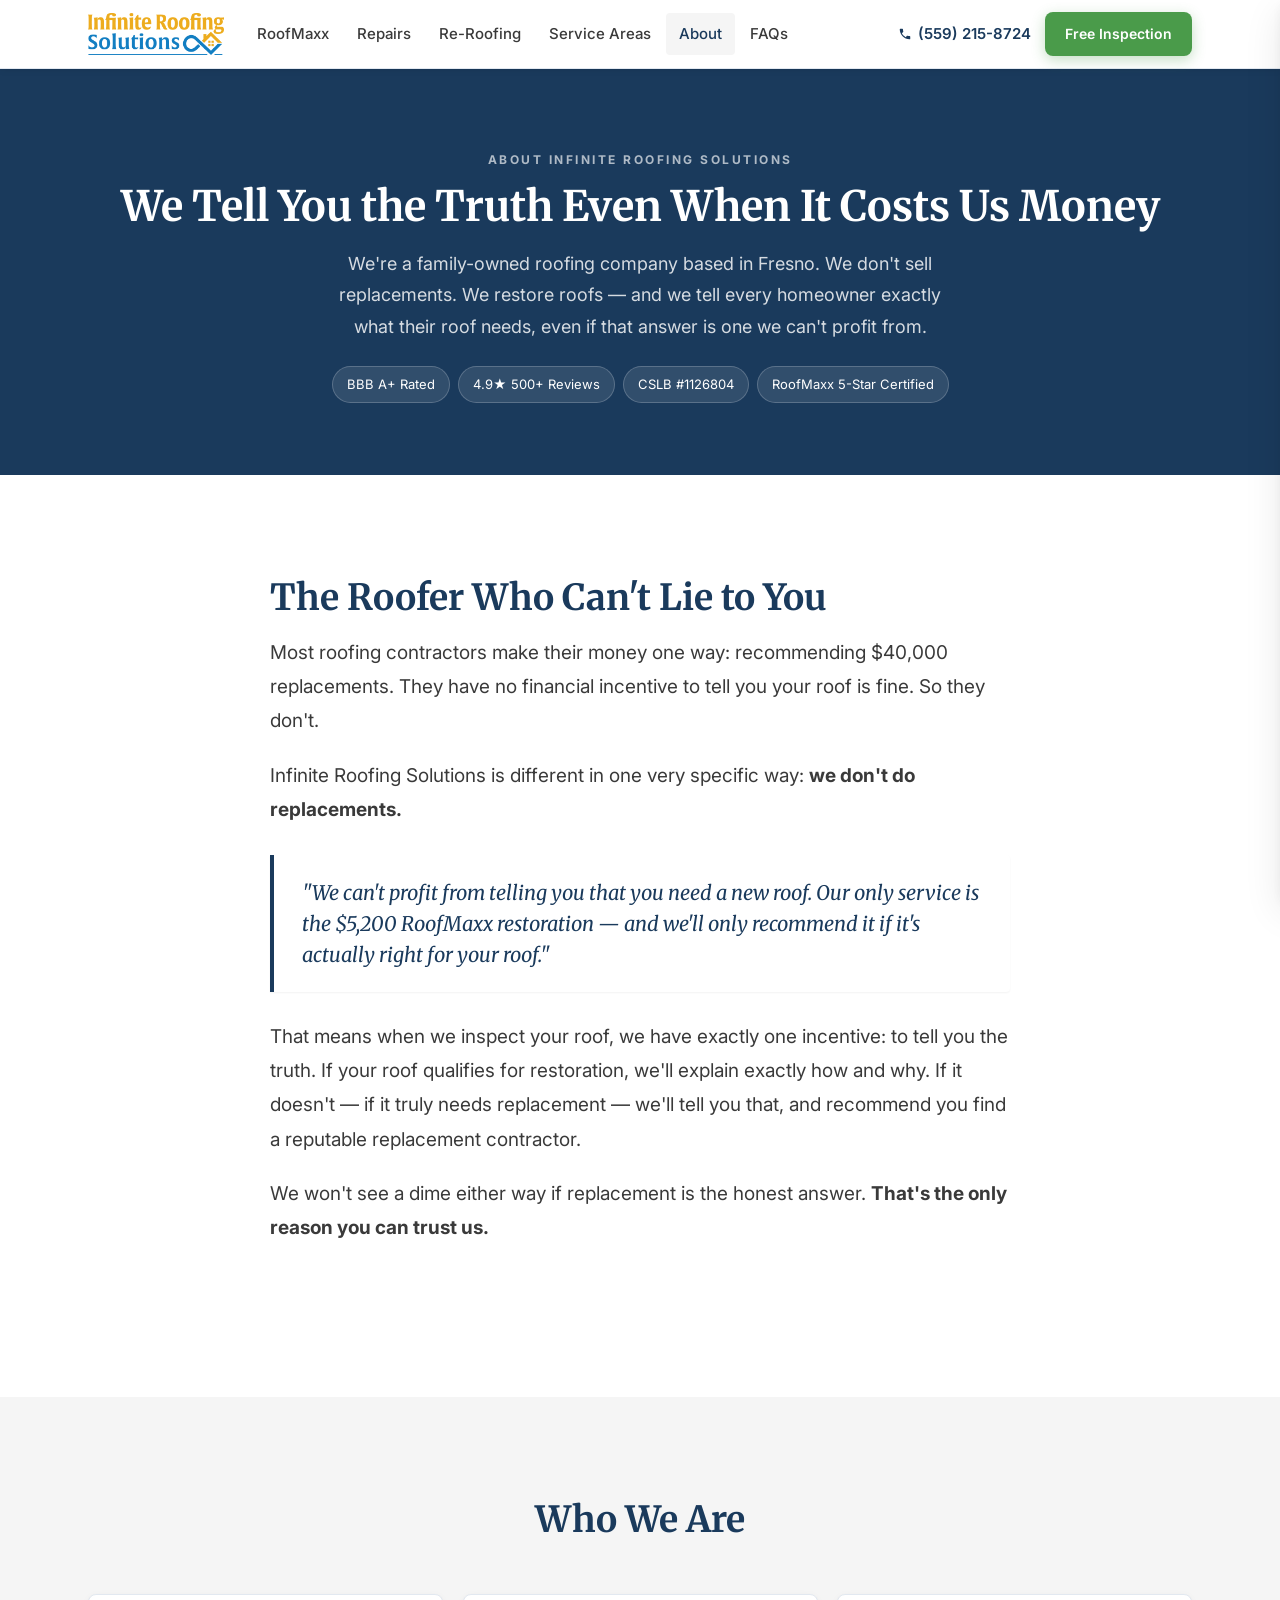
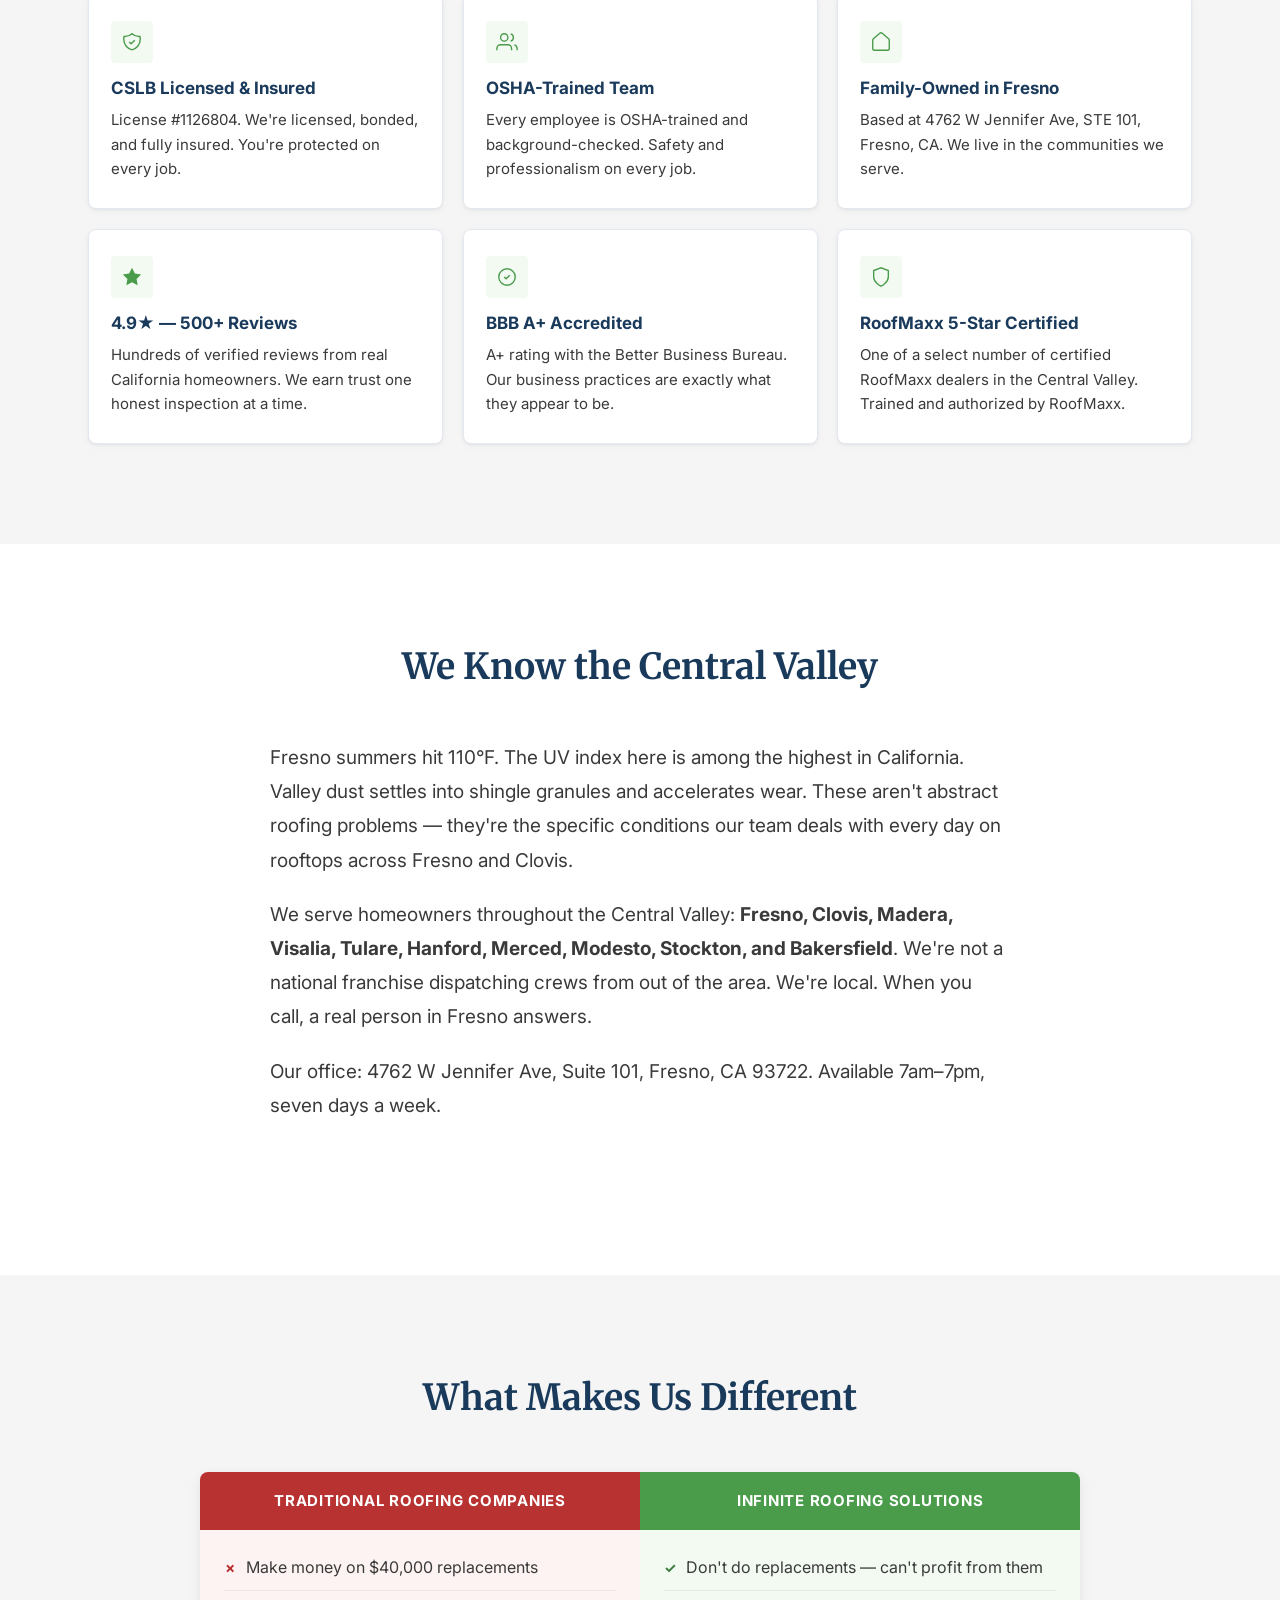
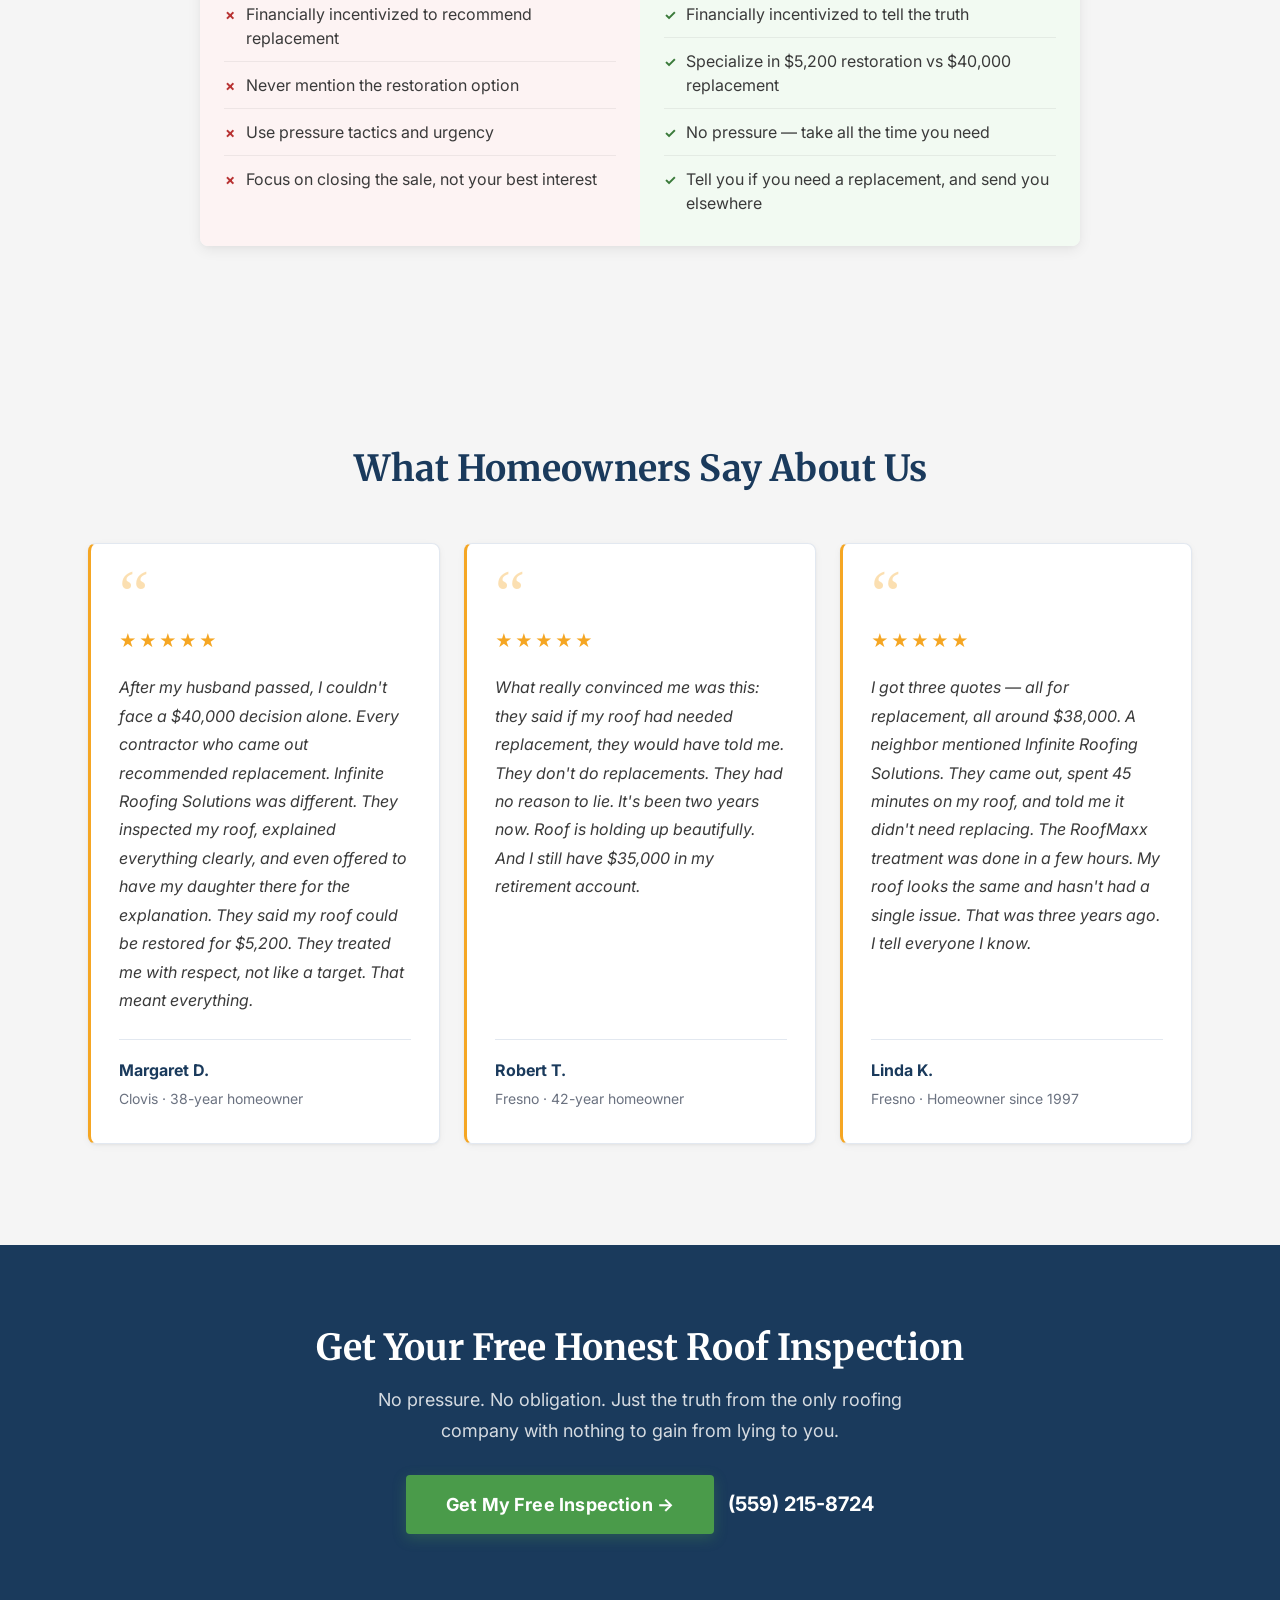
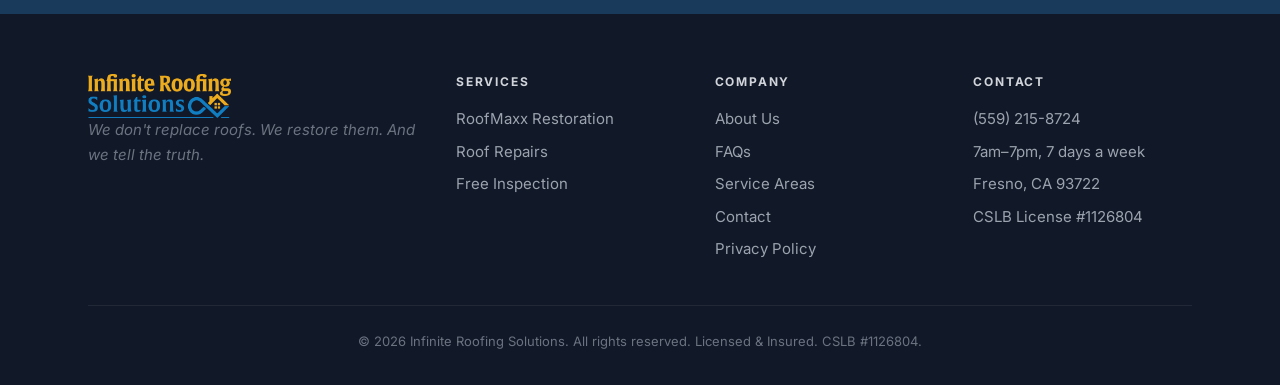
==== commit d62161e0: "feat: ship 9-page organic site to production - Replace old organic homepage at / with new honest-roo" ====
--- a/about/index.html
+++ b/about/index.html
@@ -36,6 +36,7 @@
       <nav class="site-nav-links" aria-label="Main navigation">
         <a href="/roofmaxx/">RoofMaxx</a>
         <a href="/roof-repairs/">Repairs</a>
+        <a href="/re-roofing/">Re-Roofing</a>
         <a href="/service-areas/">Service Areas</a>
         <a href="/about/" class="active">About</a>
         <a href="/faqs/">FAQs</a>
@@ -57,6 +58,7 @@
     <a href="/">Home</a>
     <a href="/roofmaxx/">RoofMaxx</a>
     <a href="/roof-repairs/">Repairs</a>
+        <a href="/re-roofing/">Re-Roofing</a>
     <a href="/service-areas/">Service Areas</a>
     <a href="/about/">About</a>
     <a href="/faqs/">FAQs</a>
@@ -133,8 +135,20 @@
     </div>
   </section>
 
+  <!-- SERVICE AREA -->
+  <section class="section">
+    <div class="container">
+      <h2 class="section-heading text-center reveal">We Know the Central Valley</h2>
+      <div class="trust-msg reveal">
+        <p>Fresno summers hit 110°F. The UV index here is among the highest in California. Valley dust settles into shingle granules and accelerates wear. These aren't abstract roofing problems — they're the specific conditions our team deals with every day on rooftops across Fresno and Clovis.</p>
+        <p>We serve homeowners throughout the Central Valley: <strong>Fresno, Clovis, Madera, Visalia, Tulare, Hanford, Merced, Modesto, Stockton, and Bakersfield</strong>. We're not a national franchise dispatching crews from out of the area. We're local. When you call, a real person in Fresno answers.</p>
+        <p>Our office: 4762 W Jennifer Ave, Suite 101, Fresno, CA 93722. Available 7am–7pm, seven days a week.</p>
+      </div>
+    </div>
+  </section>
+
   <!-- COMPARISON TABLE -->
-  <section class="section">
+  <section class="section section-alt">
     <div class="container">
       <h2 class="section-heading text-center reveal">What Makes Us Different</h2>
       <div class="trust-compare reveal">
@@ -163,7 +177,7 @@
   </section>
 
   <!-- TESTIMONIALS -->
-  <section class="section section-alt testimonials">
+  <section class="section testimonials">
     <div class="container">
       <h2 class="section-heading text-center reveal">What Homeowners Say About Us</h2>
       <div class="test-grid">
@@ -178,6 +192,12 @@
           <div class="test-stars">&#9733;&#9733;&#9733;&#9733;&#9733;</div>
           <p class="test-quote">What really convinced me was this: they said if my roof had needed replacement, they would have told me. They don't do replacements. They had no reason to lie. It's been two years now. Roof is holding up beautifully. And I still have $35,000 in my retirement account.</p>
           <div class="test-attribution"><span class="test-author">Robert T.</span><span class="test-detail">Fresno &middot; 42-year homeowner</span></div>
+        </div>
+        <div class="test-card reveal delay-3">
+          <div class="test-qmark">&ldquo;</div>
+          <div class="test-stars">&#9733;&#9733;&#9733;&#9733;&#9733;</div>
+          <p class="test-quote">I got three quotes — all for replacement, all around $38,000. A neighbor mentioned Infinite Roofing Solutions. They came out, spent 45 minutes on my roof, and told me it didn't need replacing. The RoofMaxx treatment was done in a few hours. My roof looks the same and hasn't had a single issue. That was three years ago. I tell everyone I know.</p>
+          <div class="test-attribution"><span class="test-author">Linda K.</span><span class="test-detail">Fresno &middot; Homeowner since 1997</span></div>
         </div>
       </div>
     </div>
--- a/assets/css/style.css
+++ b/assets/css/style.css
@@ -1902,3 +1902,135 @@
   .contact-cols { grid-template-columns: 1fr; }
 }
 
+/* ── Why-Grid (2-col checklist grid) ── */
+.why-grid {
+  display: grid;
+  grid-template-columns: repeat(2, 1fr);
+  gap: 24px;
+  margin-top: 40px;
+}
+.why-item {
+  display: flex;
+  gap: 14px;
+  align-items: flex-start;
+  background: var(--surface, #f8f9fc);
+  border-radius: var(--radius-md, 10px);
+  padding: 22px 20px;
+}
+.why-icon {
+  flex-shrink: 0;
+  width: 28px;
+  height: 28px;
+  border-radius: 50%;
+  background: var(--green, #2a7d4f);
+  color: #fff;
+  font-size: 14px;
+  font-weight: 700;
+  display: flex;
+  align-items: center;
+  justify-content: center;
+  margin-top: 2px;
+}
+.why-item strong {
+  display: block;
+  font-size: 15px;
+  font-weight: 700;
+  color: var(--navy, #1a2e4a);
+  margin-bottom: 6px;
+}
+.why-item p {
+  margin: 0;
+  font-size: 14px;
+  color: var(--text-muted, #6b7280);
+  line-height: 1.6;
+}
+@media (max-width: 768px) {
+  .why-grid { grid-template-columns: 1fr; }
+  .trust-row { grid-template-columns: 1fr !important; }
+}
+
+/* ── Mobile-critical: collapse all multi-col grids ≤640px ── */
+@media (max-width: 640px) {
+  /* Collapse every multi-column grid to single column */
+  .cred-grid,
+  .benefit-cards,
+  .process-grid,
+  .test-grid,
+  .facts-grid,
+  .areas-grid,
+  .sln-grid,
+  .problem-cards,
+  .trust-compare,
+  .math-cols,
+  .contact-cols,
+  .foot-grid,
+  .form-cols,
+  .grid-2,
+  .rev-layout,
+  .why-grid,
+  .trust-row,
+  .spotlight-cols {
+    grid-template-columns: 1fr !important;
+    gap: 20px !important;
+  }
+
+  /* Inline style grids (process steps, financing cards) */
+  section .process-grid[style],
+  section [style*="grid-template-columns: repeat(4,1fr)"],
+  section [style*="grid-template-columns:repeat(4,1fr)"],
+  section [style*="grid-template-columns: repeat(3,1fr)"],
+  section [style*="grid-template-columns:repeat(3,1fr)"],
+  section [style*="grid-template-columns: repeat(2,1fr)"],
+  section [style*="grid-template-columns:repeat(2,1fr)"] {
+    grid-template-columns: 1fr !important;
+    gap: 20px !important;
+  }
+
+  /* Cap section padding so content breathes without dead space */
+  .section,
+  .page-banner,
+  .cred-bar,
+  .revelation,
+  .final-cta {
+    padding: 40px 0 !important;
+  }
+  .container {
+    padding-left: 20px !important;
+    padding-right: 20px !important;
+  }
+
+  /* Hero stacking + smaller 85% stat */
+  .hero { padding: 32px 0 40px !important; }
+  .rev-pct { font-size: 72px !important; letter-spacing: -2px; }
+  .page-banner h1 { font-size: clamp(28px, 7vw, 36px) !important; }
+  .section-heading { font-size: clamp(24px, 6vw, 30px) !important; }
+
+  /* Hamburger — guarantee top-right anchor */
+  .site-nav-toggle {
+    display: block !important;
+    margin-left: auto !important;
+    position: relative;
+    z-index: 20;
+  }
+  .site-nav-right { display: none !important; }
+  .site-nav-links { display: none !important; }
+  .site-nav-inner { gap: 8px; }
+  .site-nav-logo img { max-height: 32px; }
+
+  /* Prevent horizontal overflow from wide children — use clip so position:sticky still works */
+  body { overflow-x: clip; }
+  html { overflow-x: clip; }
+  img, video, iframe { max-width: 100%; height: auto; }
+
+  /* Trust pills wrap cleanly */
+  .trust-pills { justify-content: center; gap: 6px; }
+  .trust-pill { font-size: 12px; padding: 4px 10px; }
+
+  /* Mobile sticky CTA doesn't overlap footer */
+  .site-footer { padding-bottom: 84px; }
+
+  /* Form mobile padding */
+  .form-wrap, .phone-wrap { padding: 24px 20px !important; }
+  .big-phone { font-size: 32px !important; }
+}
+
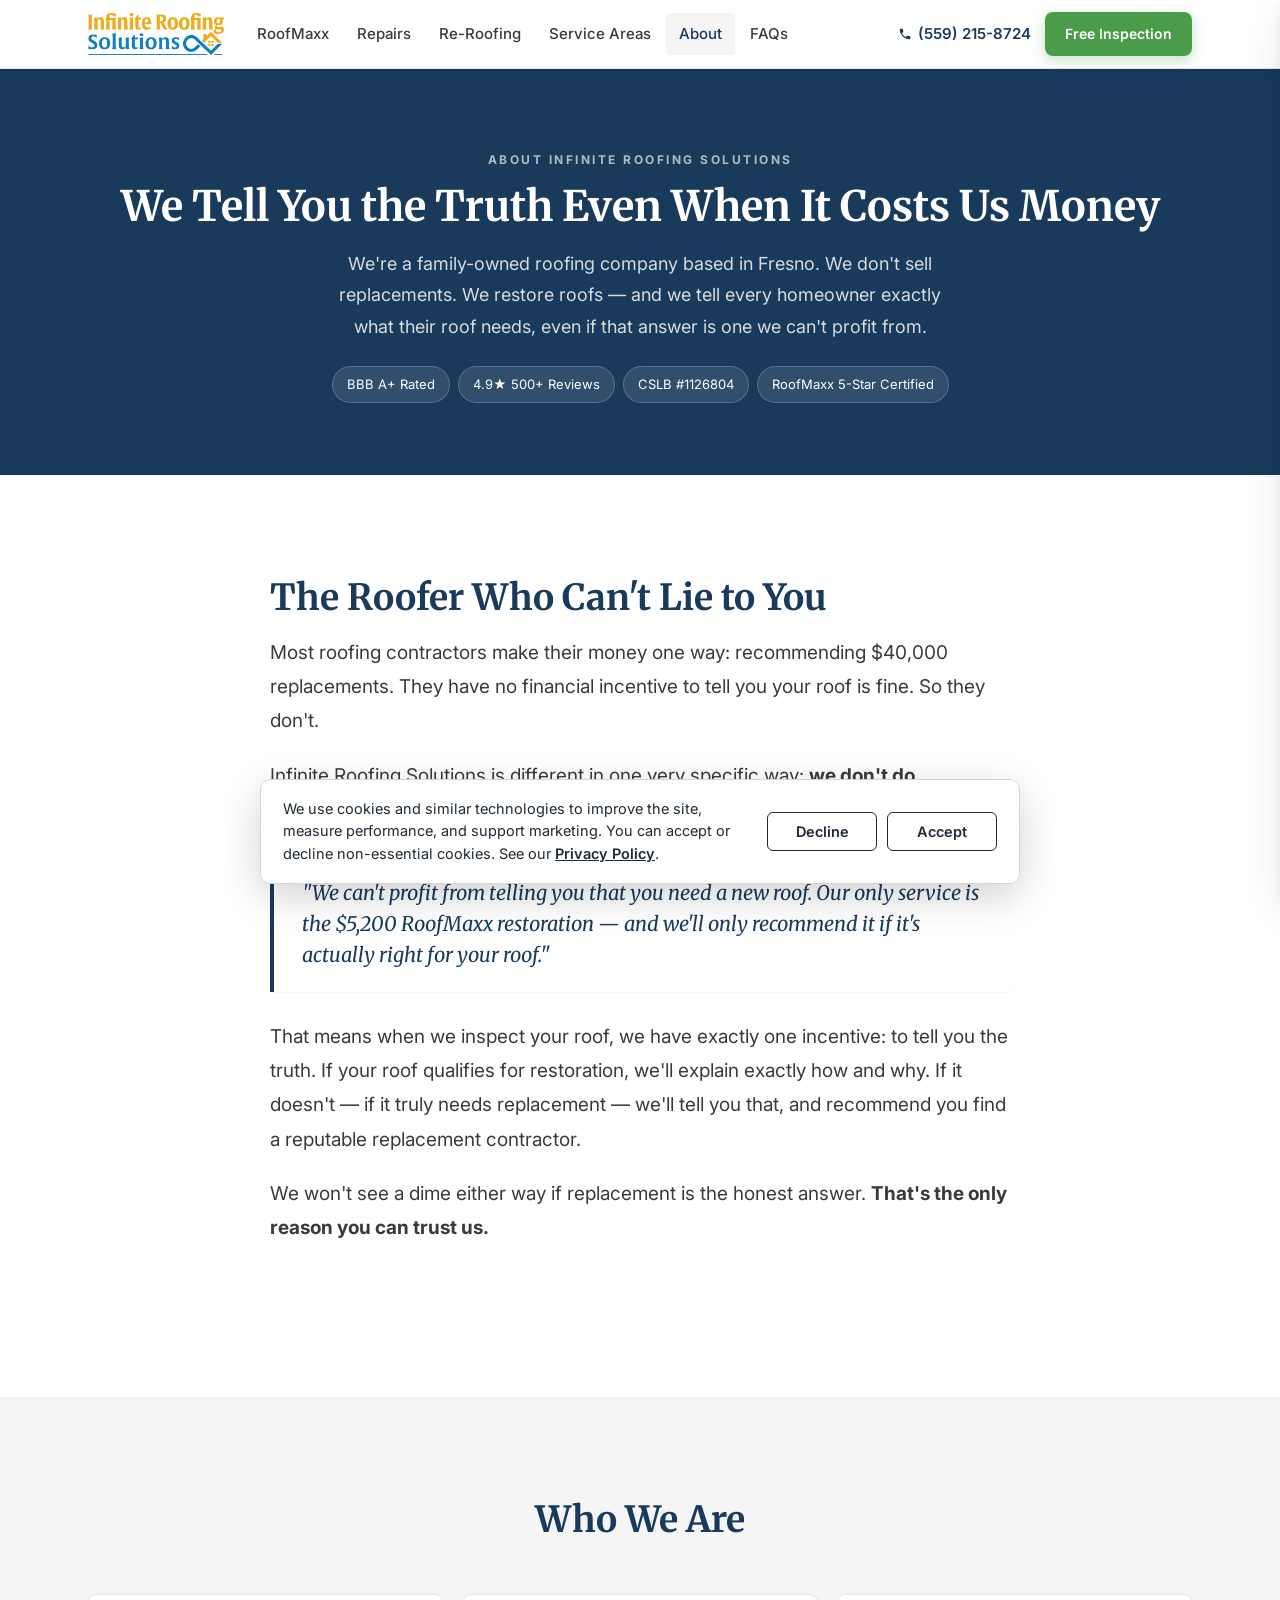
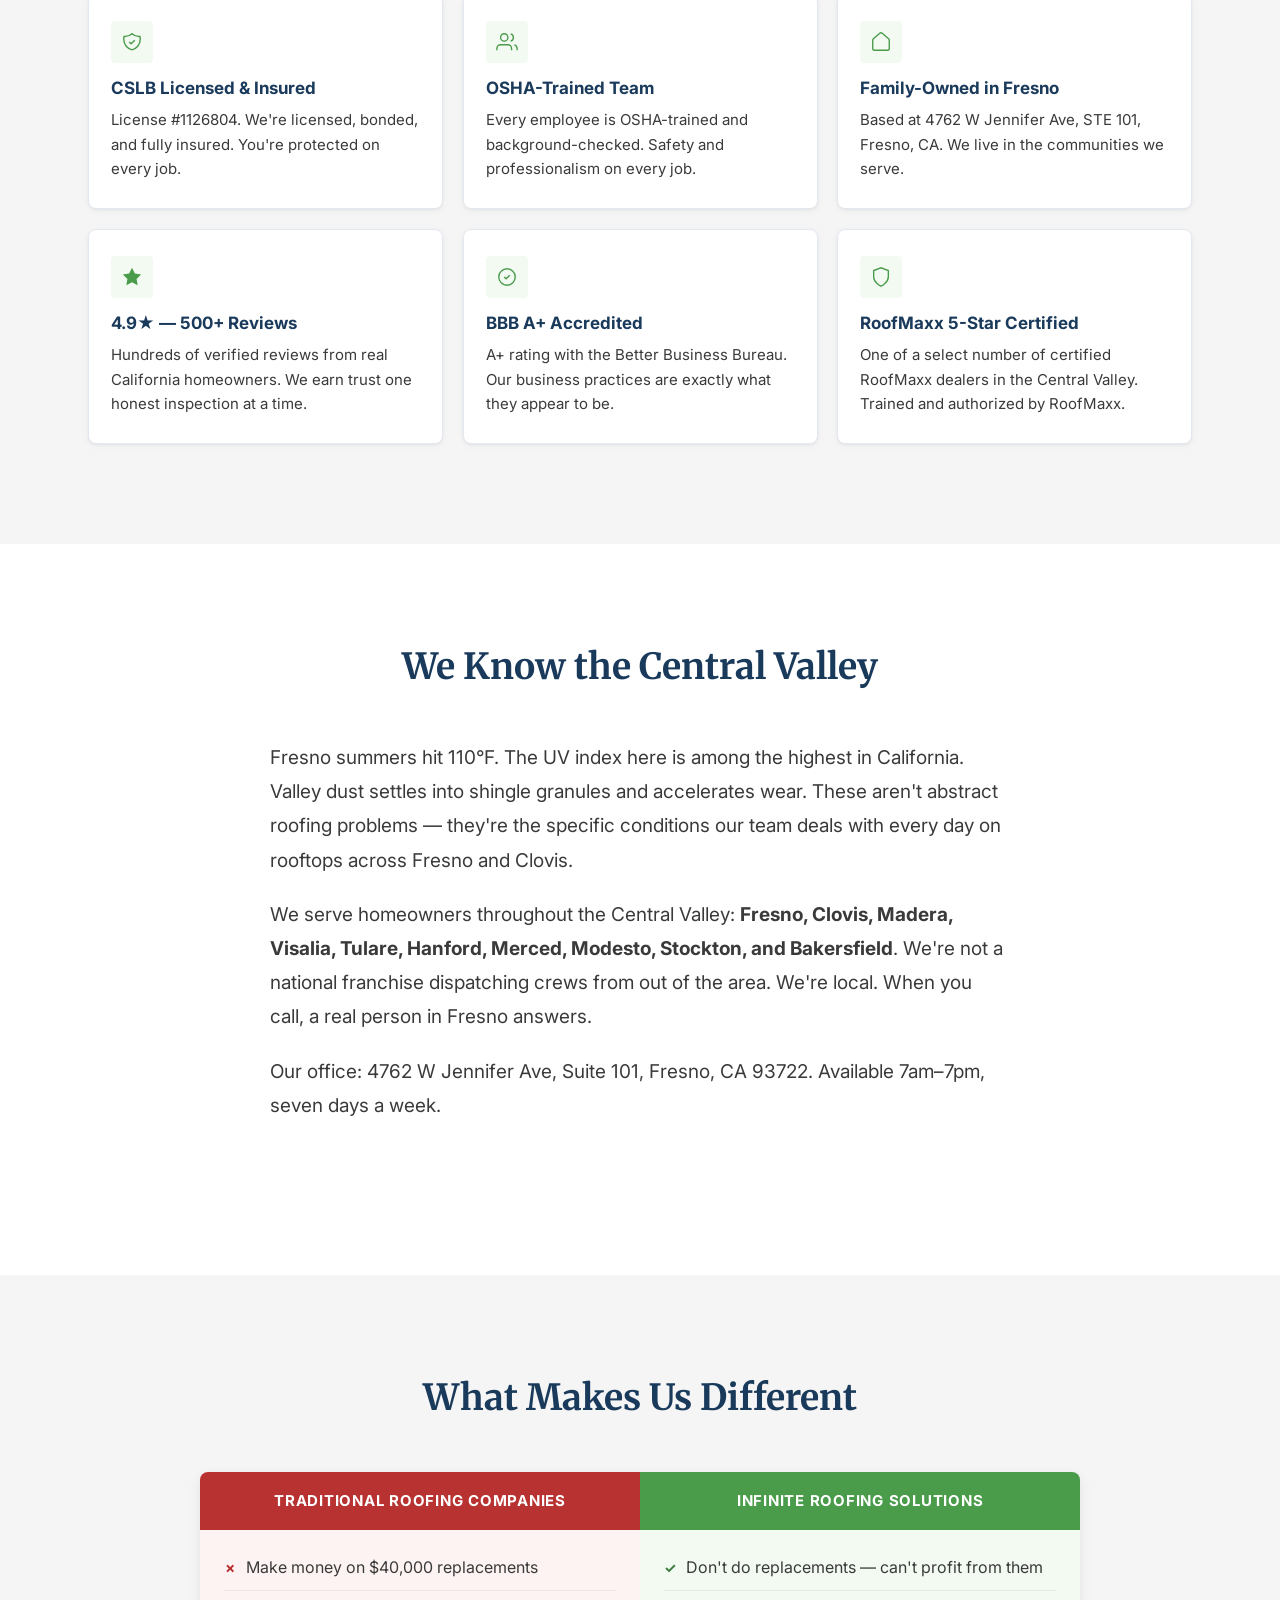
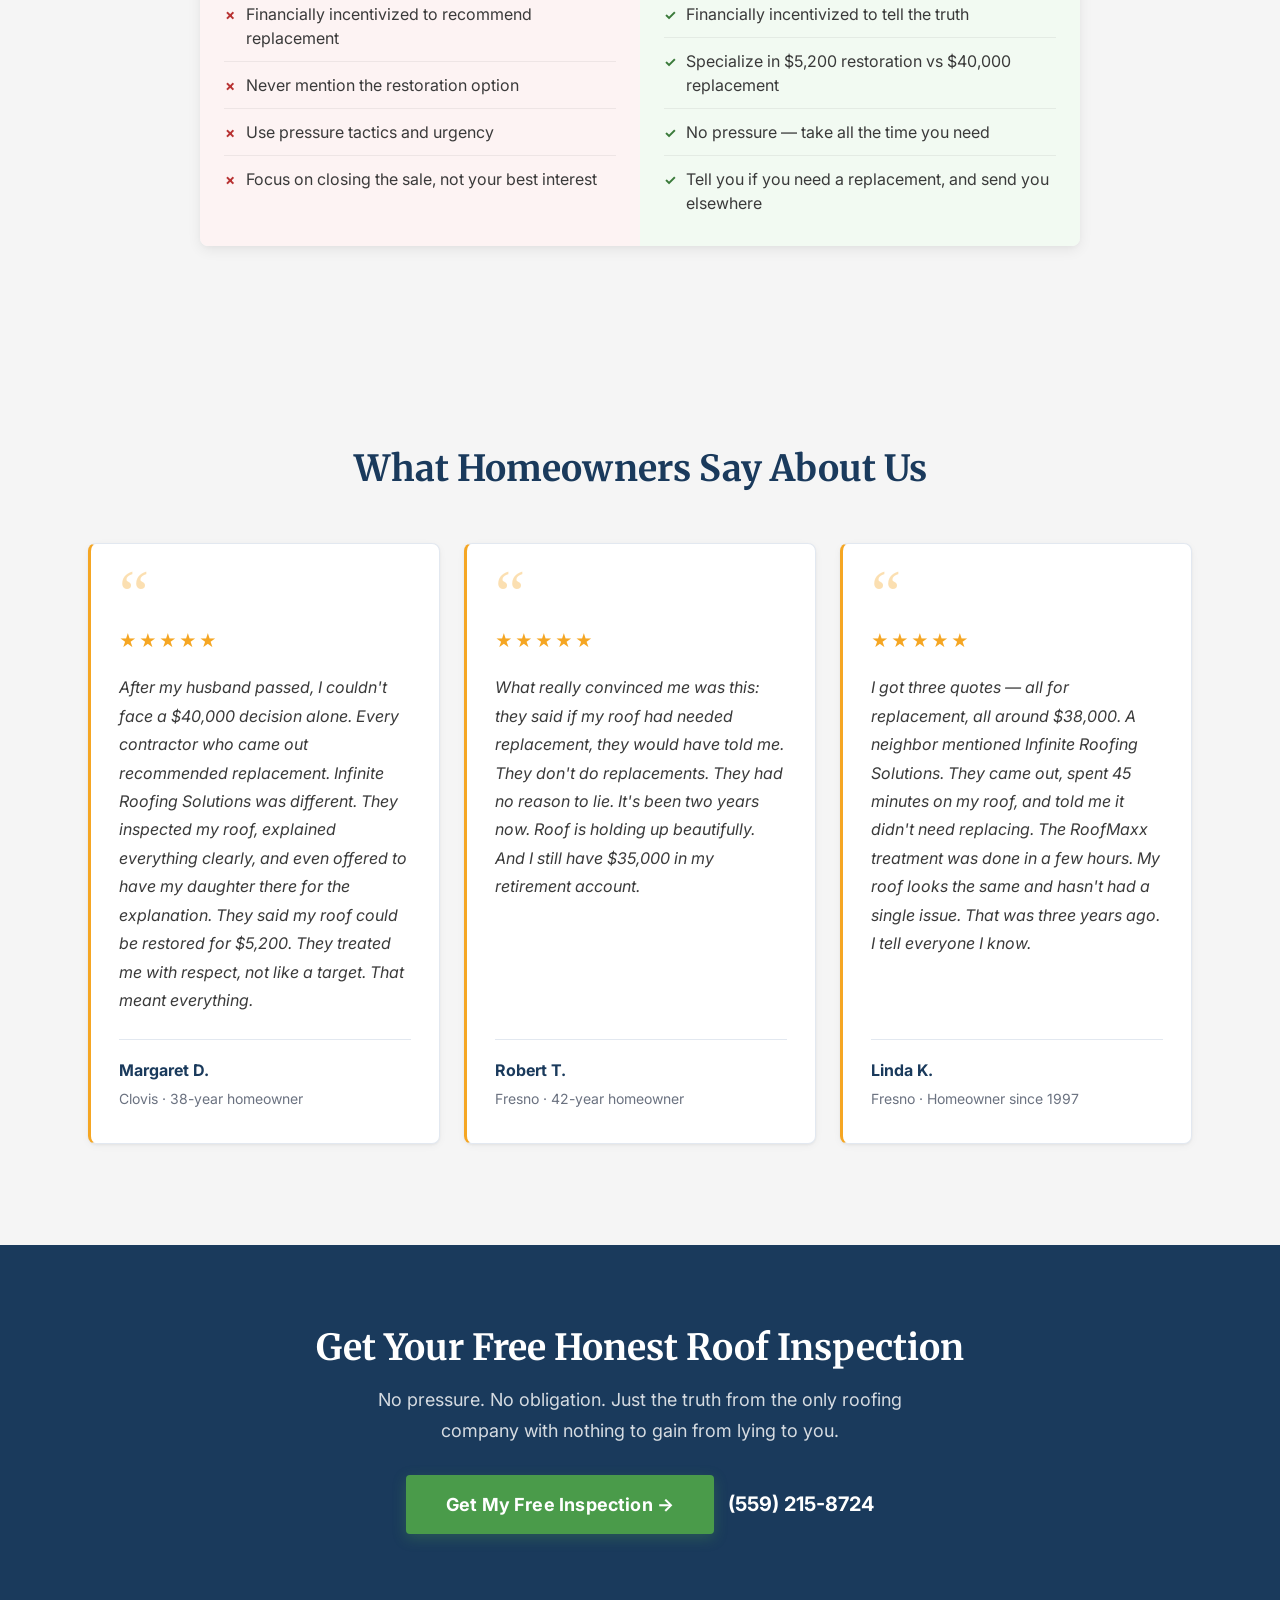
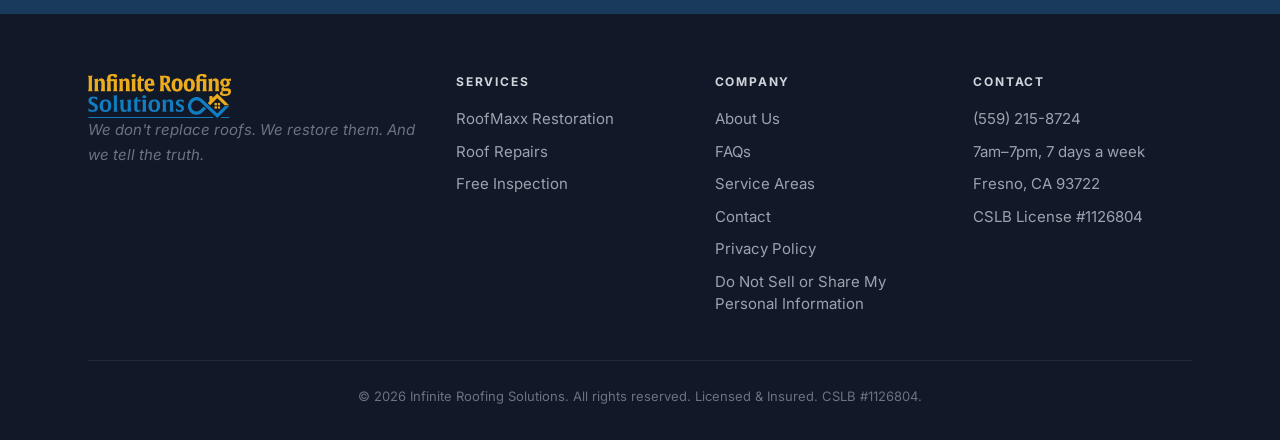
==== commit ea29311b: "compliance: add CIPA/CCPA consent banner, do-not-sell link, privacy policy update - Add consent bann" ====
--- a/about/index.html
+++ b/about/index.html
@@ -10,15 +10,8 @@
   <link rel="preconnect" href="https://fonts.gstatic.com" crossorigin>
   <link href="https://fonts.googleapis.com/css2?family=Inter:wght@400;500;600;700&family=Merriweather:ital,wght@0,400;0,700;1,400&display=swap" rel="stylesheet">
   <link rel="stylesheet" href="/assets/css/style.css">
-  <script async src="https://www.googletagmanager.com/gtag/js?id=G-X80HR36QTB"></script>
-  <script>window.dataLayer=window.dataLayer||[];function gtag(){dataLayer.push(arguments);}gtag('js',new Date());gtag('config','G-X80HR36QTB');</script>
-  <script>
-  window._pvEventId = 'pv_' + Date.now() + '_' + Math.random().toString(36).slice(2,9);
-  !function(f,b,e,v,n,t,s){if(f.fbq)return;n=f.fbq=function(){n.callMethod?n.callMethod.apply(n,arguments):n.queue.push(arguments)};if(!f._fbq)f._fbq=n;n.push=n;n.loaded=!0;n.version='2.0';n.queue=[];t=b.createElement(e);t.async=!0;t.src=v;s=b.getElementsByTagName(e)[0];s.parentNode.insertBefore(t,s)}(window,document,'script','https://connect.facebook.net/en_US/fbevents.js');
-  fbq('init','1010755291154748');
-  fbq('track','PageView',{},{eventID:window._pvEventId});
-  </script>
-  <noscript><img height="1" width="1" style="display:none" src="https://www.facebook.com/tr?id=1010755291154748&ev=PageView&noscript=1"/></noscript>
+  <link rel="stylesheet" href="/assets/css/consent.css">
+  <script src="/assets/js/consent.js?v=1"></script>
 </head>
 <body>
 
@@ -220,7 +213,7 @@
       <div class="foot-grid">
         <div class="foot-col foot-brand"><img src="/assets/images/INF%20Roofing%20Logo.png" alt="Infinite Roofing Solutions" class="foot-logo-main"><p class="foot-tagline">We don't replace roofs. We restore them. And we tell the truth.</p></div>
         <div class="foot-col"><h4>Services</h4><ul><li><a href="/roofmaxx/">RoofMaxx Restoration</a></li><li><a href="/roof-repairs/">Roof Repairs</a></li><li><a href="/free-inspection/">Free Inspection</a></li></ul></div>
-        <div class="foot-col"><h4>Company</h4><ul><li><a href="/about/">About Us</a></li><li><a href="/faqs/">FAQs</a></li><li><a href="/service-areas/">Service Areas</a></li><li><a href="/contact/">Contact</a></li><li><a href="/privacy-policy/">Privacy Policy</a></li></ul></div>
+        <div class="foot-col"><h4>Company</h4><ul><li><a href="/about/">About Us</a></li><li><a href="/faqs/">FAQs</a></li><li><a href="/service-areas/">Service Areas</a></li><li><a href="/contact/">Contact</a></li><li><a href="/privacy-policy/">Privacy Policy</a></li><li><a href="/do-not-sell/">Do Not Sell or Share My Personal Information</a></li></ul></div>
         <div class="foot-col"><h4>Contact</h4><ul><li><a href="tel:5592158724">(559) 215-8724</a></li><li>7am–7pm, 7 days a week</li><li>Fresno, CA 93722</li><li>CSLB License #1126804</li></ul></div>
       </div>
       <div class="foot-bottom"><p>&copy; 2026 Infinite Roofing Solutions. All rights reserved. Licensed &amp; Insured. CSLB #1126804.</p></div>
--- a/assets/css/consent.css
+++ b/assets/css/consent.css
@@ -0,0 +1,96 @@
+/* ════════════════════════════════════════════════
+   INF Roofing — Consent Banner Styles
+   Equal-prominence Accept/Decline buttons.
+   No dark patterns: same size, weight, contrast.
+   ════════════════════════════════════════════════ */
+
+#consent-banner {
+  position: fixed;
+  left: 16px;
+  right: 16px;
+  bottom: 16px;
+  max-width: 760px;
+  margin: 0 auto;
+  background: #ffffff;
+  color: #1f2937;
+  border: 1px solid #d4d4d4;
+  border-radius: 10px;
+  box-shadow: 0 12px 40px rgba(0, 0, 0, 0.18);
+  padding: 18px 22px;
+  z-index: 9999;
+  font-family: 'Inter', system-ui, -apple-system, BlinkMacSystemFont, 'Segoe UI', sans-serif;
+  font-size: 14.5px;
+  line-height: 1.55;
+}
+
+.consent-banner-inner {
+  display: flex;
+  flex-wrap: wrap;
+  align-items: center;
+  gap: 14px;
+}
+
+.consent-banner-text {
+  flex: 1 1 320px;
+  margin: 0;
+  color: #1f2937;
+}
+
+.consent-banner-text a {
+  color: #1f2937;
+  text-decoration: underline;
+  font-weight: 600;
+}
+
+.consent-banner-actions {
+  display: flex;
+  gap: 10px;
+  flex: 0 0 auto;
+}
+
+.consent-btn {
+  appearance: none;
+  -webkit-appearance: none;
+  border: 1px solid #1f2937;
+  background: #ffffff;
+  color: #1f2937;
+  font-family: inherit;
+  font-size: 14.5px;
+  font-weight: 600;
+  padding: 10px 18px;
+  min-width: 110px;
+  border-radius: 6px;
+  cursor: pointer;
+  text-align: center;
+  line-height: 1.2;
+  transition: background-color 0.15s ease;
+}
+
+.consent-btn:hover {
+  background: #f3f4f6;
+}
+
+.consent-btn:focus-visible {
+  outline: 2px solid #1d4ed8;
+  outline-offset: 2px;
+}
+
+@media (max-width: 640px) {
+  #consent-banner {
+    left: 8px;
+    right: 8px;
+    bottom: 8px;
+    padding: 14px 16px;
+  }
+  .consent-banner-inner {
+    flex-direction: column;
+    align-items: stretch;
+  }
+  .consent-banner-actions {
+    width: 100%;
+  }
+  .consent-btn {
+    flex: 1 1 0;
+    min-width: 0;
+  }
+}
